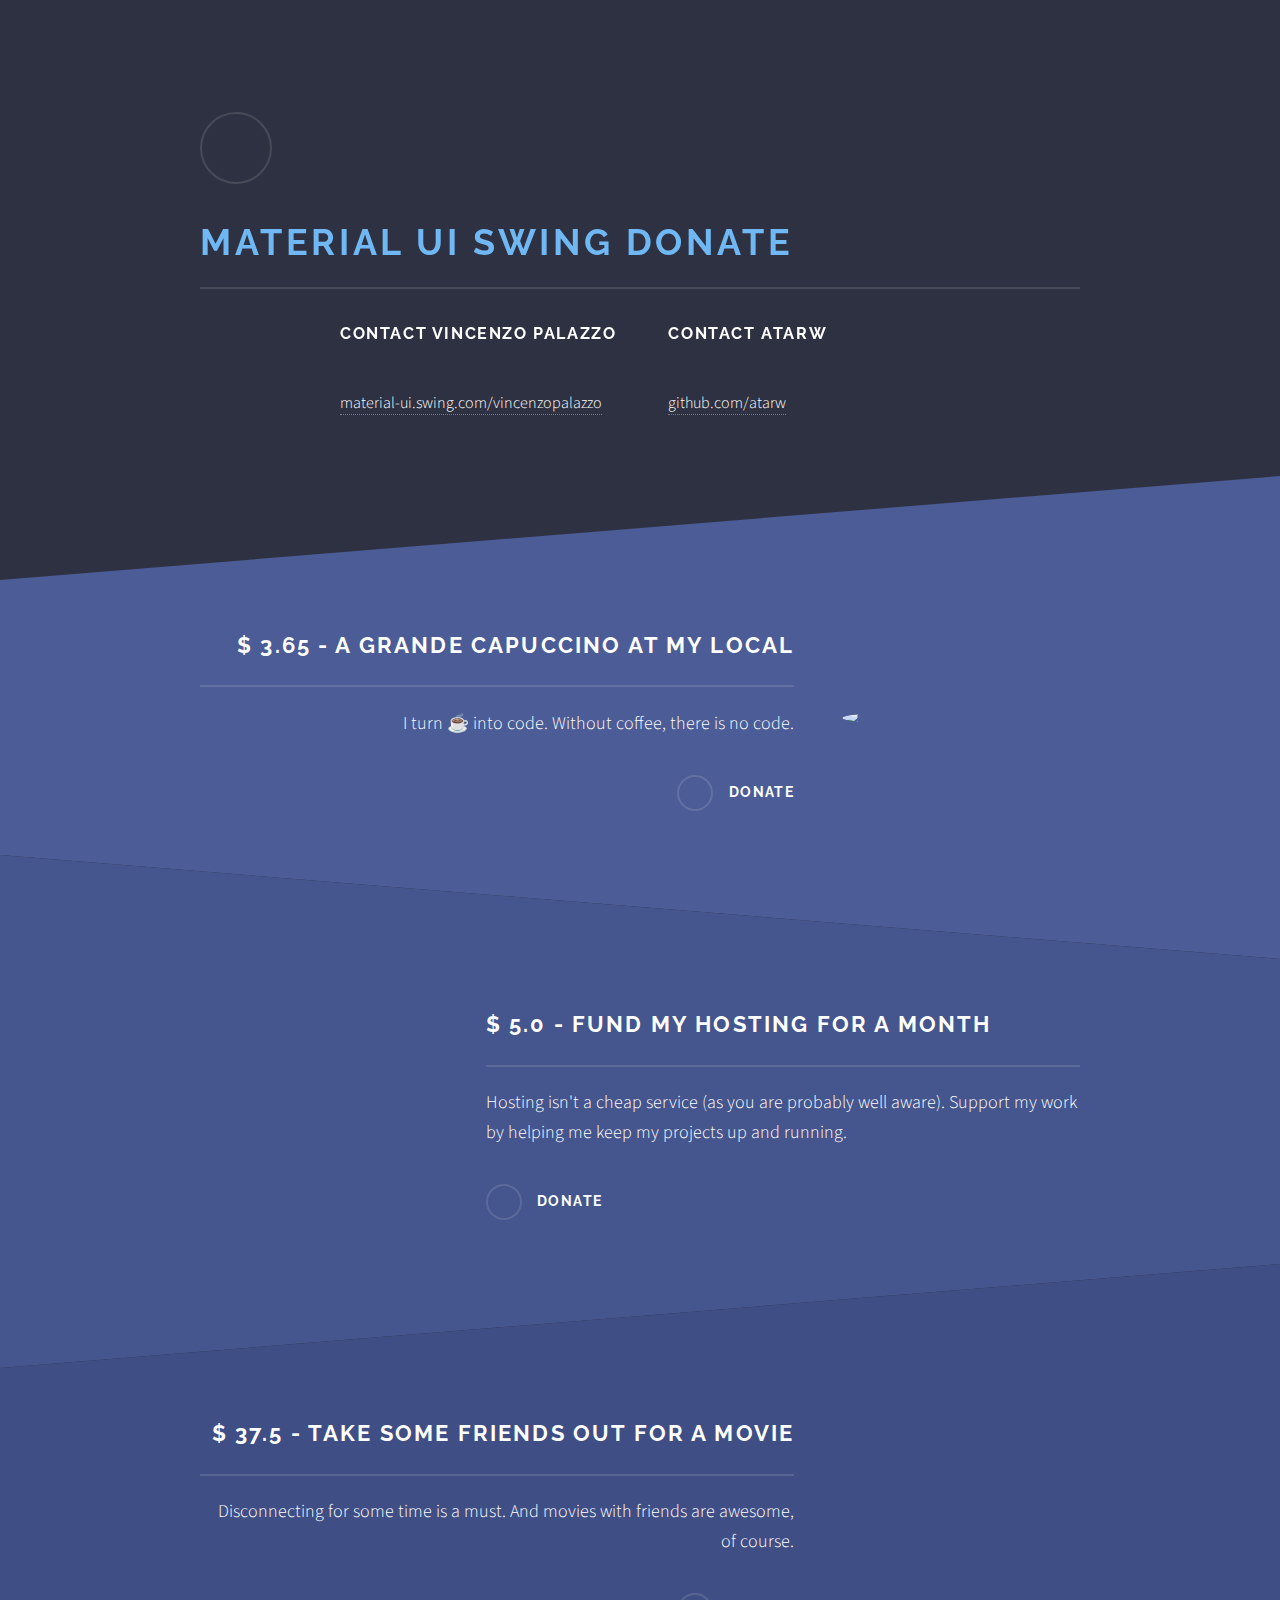
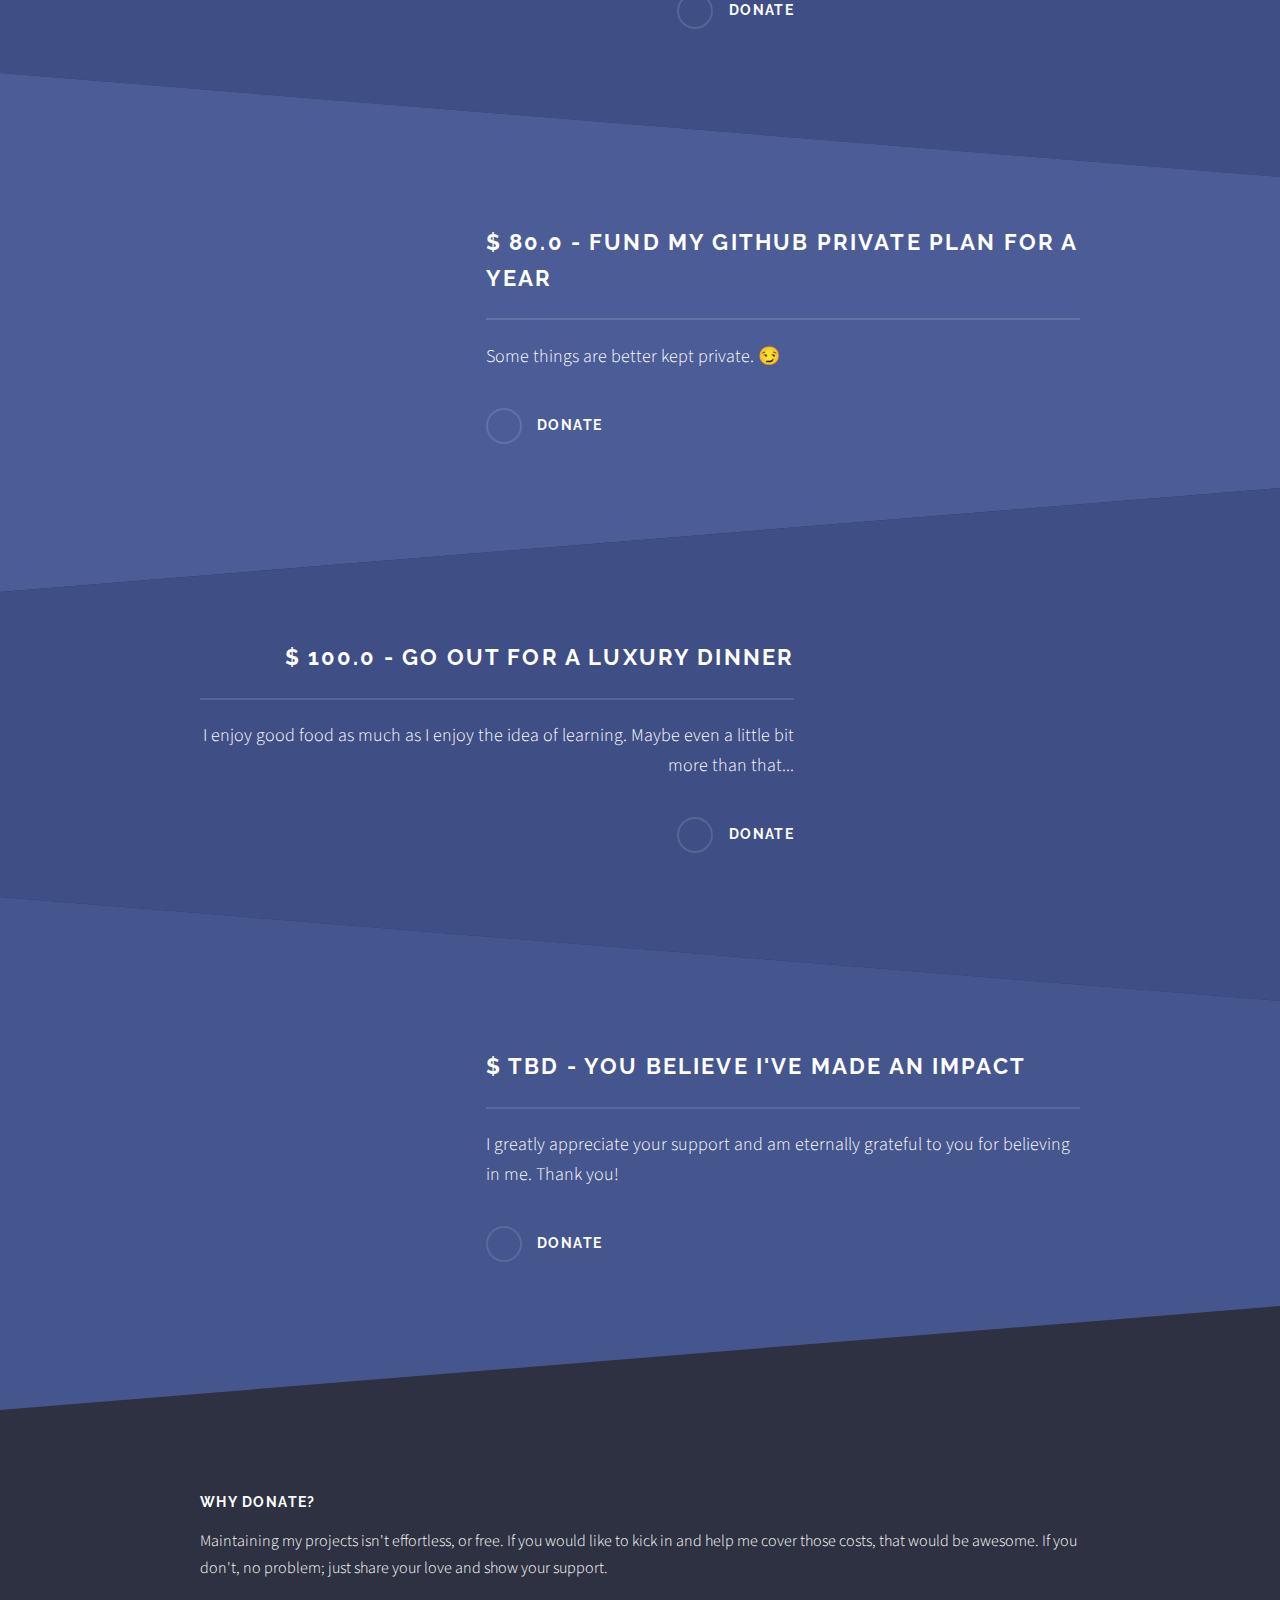
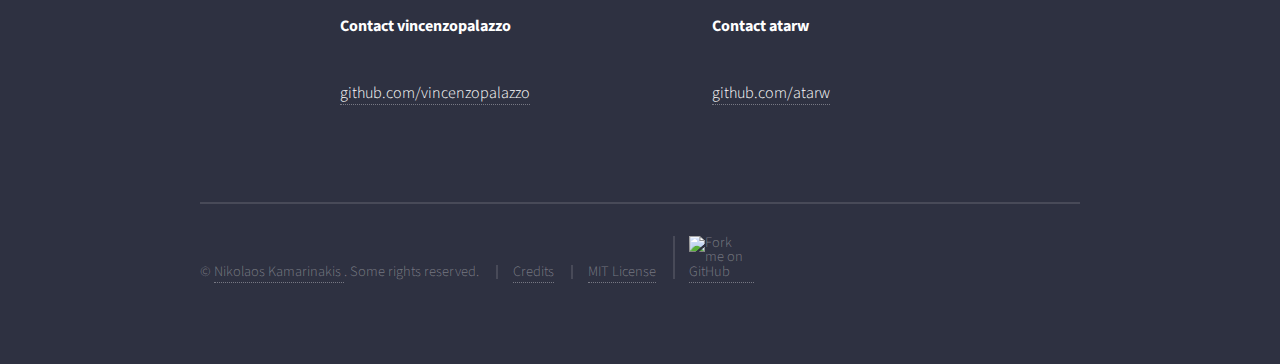
==== index.html @ 86131820 "Init work on adding site of the donations for material-ui-swing" ====
<!DOCTYPE HTML>
<html>
  <head>
    <title>Show your love & support.</title>

    <meta charset="utf-8" />
    <meta name="viewport" content="width=device-width, initial-scale=1" />
    <!--[if lte IE 8]><script src="assets/js/ie/html5shiv.js"></script><![endif]-->
    <link rel="stylesheet" href="assets/css/main.css" />
    <!--[if lte IE 9]><link rel="stylesheet" href="assets/css/ie9.css" /><![endif]-->
    <!--[if lte IE 8]><link rel="stylesheet" href="assets/css/ie8.css" /><![endif]-->
    <link rel="shortcut icon" type="image/x-icon" href="images/favicon.png">

    <style>
    .content {
      font-size: 18px;
    }
    </style>

    <!-- Google Analytics -->
    <script async src="https://www.googletagmanager.com/gtag/js?id=UA-107067256-1"></script>
    <script>
      window.dataLayer = window.dataLayer || [];
      function gtag(){dataLayer.push(arguments)};
      gtag('js', new Date());

      gtag('config', 'UA-107067256-1');
    </script>

  </head>
  <body>

    <!-- Page Wrapper -->
      <div id="page-wrapper">

        <!-- Header -->
          <header id="header" class="alt">
            <!-- TODO: link donate to paypal any amount -->
            <h1 style="text-align: center;">Material UI Swing Donate.</h1>
          </header>

        <!-- Banner -->
          <section id="banner">
            <div class="inner">
              <div class="logo"><span class="icon fa-heart"></span></div>
              <h2 style="color: rgb(111, 184, 244);">Material UI Swing Donate</h2>
              <div class="differences-contact">
                <ul class="contact">
                  <li><p class="contact_dev">Contact Vincenzo Palazzo</p></li>
                 <li class="fa-github"><a href="page/vincenzopalazzo/html5up-identity/index.html">material-ui.swing.com/vincenzopalazzo</a></li>
                </ul>
                <ul class="contact">
                   <li><p class="contact_dev">Contact Atarw</p></li>
                  <!-- <li class="fa-twitter"><a href="#">twitter.com/untitled-tld</a></li> -->
                  <!-- <li class="fa-instagram"><a href="#">instagram.com/new_vincenzo.palazzo</a></li> -->
                  <li class="fa-github"><a href="https://github.com/atarw">github.com/atarw</a></li>
                  <!--<li class="fa-gitlab"><a href="https://github.com/vincenzopalazzo">gitlab.com/palazzovincenzo</a></li> -->
                </ul>
              </div>
              <!--
              <p>
                Want to show your love & support? Donate via
                <a href="https://www.paypal.me/k4m4"><strong>PayPal</strong></a> or
                <a href="bitcoin:13yNEtgGjkit7p2JciKz8vH7U2yHbDo8yh"><strong>Bitcoin</strong></a>.
              </p><br />
            -->
            </div>
          </section>

        <!-- Wrapper -->
          <section id="wrapper">

            <!-- One -->
              <section id="one" class="wrapper spotlight style1">
                <div class="inner">
                  <a class="image"><img src="images/starbucks.png" /></a>
                  <div class="content">
                    <h2 class="major">$ 3.65 - A grande capuccino at my local</h2>
                    <p>I turn ☕️ into code. Without coffee, there is no code.</p>
                    <a href="https://paypal.me/" class="special">Donate</a>
                  </div>
                </div>
              </section>

            <!-- Two -->
              <section id="two" class="wrapper alt spotlight style2">
                <div class="inner">
                  <a class="image"><img src="images/digitalocean.png" alt="" /></a>
                  <div class="content">
                    <h2 class="major">$ 5.0 - Fund my hosting for a month</h2>
                    <p>Hosting isn't a cheap service (as you are probably well aware). Support my work by helping me keep my projects up and running.</p>
                    <a href="https://paypal.me/" class="special">Donate</a>
                  </div>
                </div>
              </section>

            <!-- Three -->
              <section id="three" class="wrapper spotlight style3">
                <div class="inner">
                  <a class="image"><img src="images/film2.png" alt="" /></a>
                  <div class="content">
                    <h2 class="major">$ 37.5 - Take some friends out for a movie</h2>
                    <p>Disconnecting for some time is a must. And movies with friends are awesome, of course.</p>
                    <a href="https://paypal.me/" class="special">Donate</a>
                  </div>
                </div>
              </section>

            <!-- Four -->
            <!-- WHY DONATE
              <section id="four" class="wrapper alt style1">
                <div class="inner">
                  <h3>Why donate?</h3>
                  <p style="text-transform:none;">
                    Ok, so donations. Many people love this service and to my surprise, many have actually asked to donate. In allgoodconscience, I can't on the one hand write about how awesome and cost effective Azure is then on the other hand askfordonations to fund it. It's cheap — I've got it covered.
                  </p>
                  <p style="text-transform:none;">
                    Let me instead talk about the sacrifices required to make a service like this work. It can be enormously time consumingandthat's the real cost here. Plus there are a few services I pay for out of my own pocket to make the magic happen. If you wantto kick in to help me cover those costs, that would be awesome. And no problem if you don't want to either; justshare thelove and help others make use of the service.
                  </p>
                </div>
              </section>
            -->

              <!-- Four -->
              <section id="four" class="wrapper alt spotlight style1">
                <div class="inner">
                  <a class="image"><img src="images/github.png" alt="" /></a>
                  <div class="content">
                    <h2 class="major">$ 80.0 - Fund my GitHub private plan for a year</h2>
                    <p>Some things are better kept private. 😏</p>
                    <a href="https://paypal.me/" class="special">Donate</a>
                  </div>
                </div>
              </section>

              <section id="three" class="wrapper spotlight style3">
                <div class="inner">
                  <a class="image"><img src="images/dinner3.png" alt="" /></a>
                  <div class="content">
                    <h2 class="major">$ 100.0 - Go out for a luxury dinner</h2>
                    <p>I enjoy good food as much as I enjoy the idea of learning. Maybe even a little bit more than that...</p>
                    <a href="https://paypal.me/" class="special">Donate</a>
                  </div>
                </div>
              </section>

              <section id="two" class="wrapper alt spotlight style2">
                <div class="inner">
                  <a class="image"><img src="images/heart3.png" alt="" /></a>
                  <div class="content">
                    <h2 class="major">$ TBD - You believe I've made an impact</h2>
                    <p>I greatly appreciate your support and am eternally grateful to you for believing in me. Thank you!</p>
                    <a href="https://paypal.me/" class="special">Donate</a>
                  </div>
                </div>
              </section>

          </section>

        <!-- Footer -->
          <section id="footer">
            <div class="inner">
              <h3>Why donate?</h3>
              <p style="text-transform:none;">
                Maintaining my projects isn't effortless, or free. If you would like to kick in and help me cover those costs, that would be awesome. If you don't, no problem; just share your love and show your support.
              </p>
              <!-- <p style="text-transform:none;">
                Let me instead talk about the sacrifices required to make a service like this work. It can be enormously time consumingandthat's the real cost here. Plus there are a few services I pay for out of my own pocket to make the magic happen. If you wantto kick in to help me cover those costs, that would be awesome. And no problem if you don't want to either; justshare thelove and help others make use of the service.
              </p> -->
              <div class="differences-contact">
                <ul class="contact">
                  <li><p class="contact_dev">Contact vincenzopalazzo</p></li>
                  <!-- <li class="fa-twitter"><a href="#">twitter.com/untitled-tld</a></li> -->
                  <!-- <li class="fa-instagram"><a href="#">instagram.com/new_vincenzo.palazzo</a></li> -->
                  <li class="fa-github"><a href="https://github.com/vincenzopalazzo">github.com/vincenzopalazzo</a></li>
                  <!--<li class="fa-gitlab"><a href="https://github.com/vincenzopalazzo">gitlab.com/palazzovincenzo</a></li> -->
                </ul>
                </ul>
                <ul class="contact">
                   <li><p class="contact_dev">Contact atarw</p></li>
                  <!-- <li class="fa-twitter"><a href="#">twitter.com/untitled-tld</a></li> -->
                  <!-- <li class="fa-instagram"><a href="#">instagram.com/new_vincenzo.palazzo</a></li> -->
                  <li class="fa-github"><a href="https://github.com/atarw">github.com/atarw</a></li>
                  <!--<li class="fa-gitlab"><a href="https://github.com/vincenzopalazzo">gitlab.com/palazzovincenzo</a></li> -->
                </ul>
              </div>

              <ul class="copyright">
                <li>&copy; <a href='https://nikolaskama.me/'>Nikolaos Kamarinakis </a>. Some rights reserved.</li><!--<li>Design: <a href="http://html5up.net">HTML5 UP</a>-->
                <li><a href="https://github.com/k4m4/donations/blob/master/credits.md">Credits</a></li>
                <li><a href="https://github.com/k4m4/donations/blob/master/license.md">MIT License</a></li>
                <li><a href="https://github.com/k4m4/donations/fork"><img style="max-width:4.5em;" src="https://img.shields.io/github/forks/k4m4/donations.svg?style=social&label=Fork" alt="Fork me on GitHub"></a></li>
              </ul>
            </div>
          </section>

      </div>

    <!-- Scripts -->
      <script src="assets/js/skel.min.js"></script>
      <script src="assets/js/jquery.min.js"></script>
      <script src="assets/js/jquery.scrollex.min.js"></script>
      <script src="assets/js/util.js"></script>
      <script src="assets/js/main.js"></script>
  </body>
</html>
---- assets/css/main.css ----
@import url("materialui.css");
@import url(font-awesome.min.css);
@import url("https://fonts.googleapis.com/css?family=Raleway:200,700|Source+Sans+Pro:300,600,300italic,600italic");

/*
	Solid State by HTML5 UP
	html5up.net | @ajlkn
	Free for personal and commercial use under the CCA 3.0 license (html5up.net/license)
*/

/* Reset */

	html, body, div, span, applet, object, iframe, h1, h2, h3, h4, h5, h6, p, blockquote, pre, a, abbr, acronym, address, big, cite, code, del, dfn, em, img, ins, kbd, q, s, samp, small, strike, strong, sub, sup, tt, var, b, u, i, center, dl, dt, dd, ol, ul, li, fieldset, form, label, legend, table, caption, tbody, tfoot, thead, tr, th, td, article, aside, canvas, details, embed, figure, figcaption, footer, header, hgroup, menu, nav, output, ruby, section, summary, time, mark, audio, video {
		margin: 0;
		padding: 0;
		border: 0;
		font-size: 100%;
		font: inherit;
		vertical-align: baseline;
	}

	article, aside, details, figcaption, figure, footer, header, hgroup, menu, nav, section {
		display: block;
	}

	body {
		line-height: 1;
	}

	ol, ul {
		list-style: none;
	}

	blockquote, q {
		quotes: none;
	}

	blockquote:before, blockquote:after, q:before, q:after {
		content: '';
		content: none;
	}

	table {
		border-collapse: collapse;
		border-spacing: 0;
	}

	body {
		-webkit-text-size-adjust: none;
	}

/* Box Model */

	*, *:before, *:after {
		-moz-box-sizing: border-box;
		-webkit-box-sizing: border-box;
		box-sizing: border-box;
	}

/* Grid */

	.row {
		border-bottom: solid 1px transparent;
		-moz-box-sizing: border-box;
		-webkit-box-sizing: border-box;
		box-sizing: border-box;
	}

	.row > * {
		float: left;
		-moz-box-sizing: border-box;
		-webkit-box-sizing: border-box;
		box-sizing: border-box;
	}

	.row:after, .row:before {
		content: '';
		display: block;
		clear: both;
		height: 0;
	}

	.row.uniform > * > :first-child {
		margin-top: 0;
	}

	.row.uniform > * > :last-child {
		margin-bottom: 0;
	}

	.row.\30 \25 > * {
		padding: 0 0 0 0em;
	}

	.row.\30 \25 {
		margin: 0 0 -1px 0em;
	}

	.row.uniform.\30 \25 > * {
		padding: 0em 0 0 0em;
	}

	.row.uniform.\30 \25 {
		margin: 0em 0 -1px 0em;
	}

	.row > * {
		padding: 0 0 0 1.75em;
	}

	.row {
		margin: 0 0 -1px -1.75em;
	}

	.row.uniform > * {
		padding: 1.75em 0 0 1.75em;
	}

	.row.uniform {
		margin: -1.75em 0 -1px -1.75em;
	}

	.row.\32 00\25 > * {
		padding: 0 0 0 3.5em;
	}

	.row.\32 00\25 {
		margin: 0 0 -1px -3.5em;
	}

	.row.uniform.\32 00\25 > * {
		padding: 3.5em 0 0 3.5em;
	}

	.row.uniform.\32 00\25 {
		margin: -3.5em 0 -1px -3.5em;
	}

	.row.\31 50\25 > * {
		padding: 0 0 0 2.625em;
	}

	.row.\31 50\25 {
		margin: 0 0 -1px -2.625em;
	}

	.row.uniform.\31 50\25 > * {
		padding: 2.625em 0 0 2.625em;
	}

	.row.uniform.\31 50\25 {
		margin: -2.625em 0 -1px -2.625em;
	}

	.row.\35 0\25 > * {
		padding: 0 0 0 0.875em;
	}

	.row.\35 0\25 {
		margin: 0 0 -1px -0.875em;
	}

	.row.uniform.\35 0\25 > * {
		padding: 0.875em 0 0 0.875em;
	}

	.row.uniform.\35 0\25 {
		margin: -0.875em 0 -1px -0.875em;
	}

	.row.\32 5\25 > * {
		padding: 0 0 0 0.4375em;
	}

	.row.\32 5\25 {
		margin: 0 0 -1px -0.4375em;
	}

	.row.uniform.\32 5\25 > * {
		padding: 0.4375em 0 0 0.4375em;
	}

	.row.uniform.\32 5\25 {
		margin: -0.4375em 0 -1px -0.4375em;
	}

	.\31 2u, .\31 2u\24 {
		width: 100%;
		clear: none;
		margin-left: 0;
	}

	.\31 1u, .\31 1u\24 {
		width: 91.6666666667%;
		clear: none;
		margin-left: 0;
	}

	.\31 0u, .\31 0u\24 {
		width: 83.3333333333%;
		clear: none;
		margin-left: 0;
	}

	.\39 u, .\39 u\24 {
		width: 75%;
		clear: none;
		margin-left: 0;
	}

	.\38 u, .\38 u\24 {
		width: 66.6666666667%;
		clear: none;
		margin-left: 0;
	}

	.\37 u, .\37 u\24 {
		width: 58.3333333333%;
		clear: none;
		margin-left: 0;
	}

	.\36 u, .\36 u\24 {
		width: 50%;
		clear: none;
		margin-left: 0;
	}

	.\35 u, .\35 u\24 {
		width: 41.6666666667%;
		clear: none;
		margin-left: 0;
	}

	.\34 u, .\34 u\24 {
		width: 33.3333333333%;
		clear: none;
		margin-left: 0;
	}

	.\33 u, .\33 u\24 {
		width: 25%;
		clear: none;
		margin-left: 0;
	}

	.\32 u, .\32 u\24 {
		width: 16.6666666667%;
		clear: none;
		margin-left: 0;
	}

	.\31 u, .\31 u\24 {
		width: 8.3333333333%;
		clear: none;
		margin-left: 0;
	}

	.\31 2u\24 + *,
	.\31 1u\24 + *,
	.\31 0u\24 + *,
	.\39 u\24 + *,
	.\38 u\24 + *,
	.\37 u\24 + *,
	.\36 u\24 + *,
	.\35 u\24 + *,
	.\34 u\24 + *,
	.\33 u\24 + *,
	.\32 u\24 + *,
	.\31 u\24 + * {
		clear: left;
	}

	.\-11u {
		margin-left: 91.66667%;
	}

	.\-10u {
		margin-left: 83.33333%;
	}

	.\-9u {
		margin-left: 75%;
	}

	.\-8u {
		margin-left: 66.66667%;
	}

	.\-7u {
		margin-left: 58.33333%;
	}

	.\-6u {
		margin-left: 50%;
	}

	.\-5u {
		margin-left: 41.66667%;
	}

	.\-4u {
		margin-left: 33.33333%;
	}

	.\-3u {
		margin-left: 25%;
	}

	.\-2u {
		margin-left: 16.66667%;
	}

	.\-1u {
		margin-left: 8.33333%;
	}

	@media screen and (max-width: 1680px) {

		.row > * {
			padding: 0 0 0 1.75em;
		}

		.row {
			margin: 0 0 -1px -1.75em;
		}

		.row.uniform > * {
			padding: 1.75em 0 0 1.75em;
		}

		.row.uniform {
			margin: -1.75em 0 -1px -1.75em;
		}

		.row.\32 00\25 > * {
			padding: 0 0 0 3.5em;
		}

		.row.\32 00\25 {
			margin: 0 0 -1px -3.5em;
		}

		.row.uniform.\32 00\25 > * {
			padding: 3.5em 0 0 3.5em;
		}

		.row.uniform.\32 00\25 {
			margin: -3.5em 0 -1px -3.5em;
		}

		.row.\31 50\25 > * {
			padding: 0 0 0 2.625em;
		}

		.row.\31 50\25 {
			margin: 0 0 -1px -2.625em;
		}

		.row.uniform.\31 50\25 > * {
			padding: 2.625em 0 0 2.625em;
		}

		.row.uniform.\31 50\25 {
			margin: -2.625em 0 -1px -2.625em;
		}

		.row.\35 0\25 > * {
			padding: 0 0 0 0.875em;
		}

		.row.\35 0\25 {
			margin: 0 0 -1px -0.875em;
		}

		.row.uniform.\35 0\25 > * {
			padding: 0.875em 0 0 0.875em;
		}

		.row.uniform.\35 0\25 {
			margin: -0.875em 0 -1px -0.875em;
		}

		.row.\32 5\25 > * {
			padding: 0 0 0 0.4375em;
		}

		.row.\32 5\25 {
			margin: 0 0 -1px -0.4375em;
		}

		.row.uniform.\32 5\25 > * {
			padding: 0.4375em 0 0 0.4375em;
		}

		.row.uniform.\32 5\25 {
			margin: -0.4375em 0 -1px -0.4375em;
		}

		.\31 2u\28xlarge\29, .\31 2u\24\28xlarge\29 {
			width: 100%;
			clear: none;
			margin-left: 0;
		}

		.\31 1u\28xlarge\29, .\31 1u\24\28xlarge\29 {
			width: 91.6666666667%;
			clear: none;
			margin-left: 0;
		}

		.\31 0u\28xlarge\29, .\31 0u\24\28xlarge\29 {
			width: 83.3333333333%;
			clear: none;
			margin-left: 0;
		}

		.\39 u\28xlarge\29, .\39 u\24\28xlarge\29 {
			width: 75%;
			clear: none;
			margin-left: 0;
		}

		.\38 u\28xlarge\29, .\38 u\24\28xlarge\29 {
			width: 66.6666666667%;
			clear: none;
			margin-left: 0;
		}

		.\37 u\28xlarge\29, .\37 u\24\28xlarge\29 {
			width: 58.3333333333%;
			clear: none;
			margin-left: 0;
		}

		.\36 u\28xlarge\29, .\36 u\24\28xlarge\29 {
			width: 50%;
			clear: none;
			margin-left: 0;
		}

		.\35 u\28xlarge\29, .\35 u\24\28xlarge\29 {
			width: 41.6666666667%;
			clear: none;
			margin-left: 0;
		}

		.\34 u\28xlarge\29, .\34 u\24\28xlarge\29 {
			width: 33.3333333333%;
			clear: none;
			margin-left: 0;
		}

		.\33 u\28xlarge\29, .\33 u\24\28xlarge\29 {
			width: 25%;
			clear: none;
			margin-left: 0;
		}

		.\32 u\28xlarge\29, .\32 u\24\28xlarge\29 {
			width: 16.6666666667%;
			clear: none;
			margin-left: 0;
		}

		.\31 u\28xlarge\29, .\31 u\24\28xlarge\29 {
			width: 8.3333333333%;
			clear: none;
			margin-left: 0;
		}

		.\31 2u\24\28xlarge\29 + *,
		.\31 1u\24\28xlarge\29 + *,
		.\31 0u\24\28xlarge\29 + *,
		.\39 u\24\28xlarge\29 + *,
		.\38 u\24\28xlarge\29 + *,
		.\37 u\24\28xlarge\29 + *,
		.\36 u\24\28xlarge\29 + *,
		.\35 u\24\28xlarge\29 + *,
		.\34 u\24\28xlarge\29 + *,
		.\33 u\24\28xlarge\29 + *,
		.\32 u\24\28xlarge\29 + *,
		.\31 u\24\28xlarge\29 + * {
			clear: left;
		}

		.\-11u\28xlarge\29 {
			margin-left: 91.66667%;
		}

		.\-10u\28xlarge\29 {
			margin-left: 83.33333%;
		}

		.\-9u\28xlarge\29 {
			margin-left: 75%;
		}

		.\-8u\28xlarge\29 {
			margin-left: 66.66667%;
		}

		.\-7u\28xlarge\29 {
			margin-left: 58.33333%;
		}

		.\-6u\28xlarge\29 {
			margin-left: 50%;
		}

		.\-5u\28xlarge\29 {
			margin-left: 41.66667%;
		}

		.\-4u\28xlarge\29 {
			margin-left: 33.33333%;
		}

		.\-3u\28xlarge\29 {
			margin-left: 25%;
		}

		.\-2u\28xlarge\29 {
			margin-left: 16.66667%;
		}

		.\-1u\28xlarge\29 {
			margin-left: 8.33333%;
		}

	}

	@media screen and (max-width: 1280px) {

		.row > * {
			padding: 0 0 0 1.75em;
		}

		.row {
			margin: 0 0 -1px -1.75em;
		}

		.row.uniform > * {
			padding: 1.75em 0 0 1.75em;
		}

		.row.uniform {
			margin: -1.75em 0 -1px -1.75em;
		}

		.row.\32 00\25 > * {
			padding: 0 0 0 3.5em;
		}

		.row.\32 00\25 {
			margin: 0 0 -1px -3.5em;
		}

		.row.uniform.\32 00\25 > * {
			padding: 3.5em 0 0 3.5em;
		}

		.row.uniform.\32 00\25 {
			margin: -3.5em 0 -1px -3.5em;
		}

		.row.\31 50\25 > * {
			padding: 0 0 0 2.625em;
		}

		.row.\31 50\25 {
			margin: 0 0 -1px -2.625em;
		}

		.row.uniform.\31 50\25 > * {
			padding: 2.625em 0 0 2.625em;
		}

		.row.uniform.\31 50\25 {
			margin: -2.625em 0 -1px -2.625em;
		}

		.row.\35 0\25 > * {
			padding: 0 0 0 0.875em;
		}

		.row.\35 0\25 {
			margin: 0 0 -1px -0.875em;
		}

		.row.uniform.\35 0\25 > * {
			padding: 0.875em 0 0 0.875em;
		}

		.row.uniform.\35 0\25 {
			margin: -0.875em 0 -1px -0.875em;
		}

		.row.\32 5\25 > * {
			padding: 0 0 0 0.4375em;
		}

		.row.\32 5\25 {
			margin: 0 0 -1px -0.4375em;
		}

		.row.uniform.\32 5\25 > * {
			padding: 0.4375em 0 0 0.4375em;
		}

		.row.uniform.\32 5\25 {
			margin: -0.4375em 0 -1px -0.4375em;
		}

		.\31 2u\28large\29, .\31 2u\24\28large\29 {
			width: 100%;
			clear: none;
			margin-left: 0;
		}

		.\31 1u\28large\29, .\31 1u\24\28large\29 {
			width: 91.6666666667%;
			clear: none;
			margin-left: 0;
		}

		.\31 0u\28large\29, .\31 0u\24\28large\29 {
			width: 83.3333333333%;
			clear: none;
			margin-left: 0;
		}

		.\39 u\28large\29, .\39 u\24\28large\29 {
			width: 75%;
			clear: none;
			margin-left: 0;
		}

		.\38 u\28large\29, .\38 u\24\28large\29 {
			width: 66.6666666667%;
			clear: none;
			margin-left: 0;
		}

		.\37 u\28large\29, .\37 u\24\28large\29 {
			width: 58.3333333333%;
			clear: none;
			margin-left: 0;
		}

		.\36 u\28large\29, .\36 u\24\28large\29 {
			width: 50%;
			clear: none;
			margin-left: 0;
		}

		.\35 u\28large\29, .\35 u\24\28large\29 {
			width: 41.6666666667%;
			clear: none;
			margin-left: 0;
		}

		.\34 u\28large\29, .\34 u\24\28large\29 {
			width: 33.3333333333%;
			clear: none;
			margin-left: 0;
		}

		.\33 u\28large\29, .\33 u\24\28large\29 {
			width: 25%;
			clear: none;
			margin-left: 0;
		}

		.\32 u\28large\29, .\32 u\24\28large\29 {
			width: 16.6666666667%;
			clear: none;
			margin-left: 0;
		}

		.\31 u\28large\29, .\31 u\24\28large\29 {
			width: 8.3333333333%;
			clear: none;
			margin-left: 0;
		}

		.\31 2u\24\28large\29 + *,
		.\31 1u\24\28large\29 + *,
		.\31 0u\24\28large\29 + *,
		.\39 u\24\28large\29 + *,
		.\38 u\24\28large\29 + *,
		.\37 u\24\28large\29 + *,
		.\36 u\24\28large\29 + *,
		.\35 u\24\28large\29 + *,
		.\34 u\24\28large\29 + *,
		.\33 u\24\28large\29 + *,
		.\32 u\24\28large\29 + *,
		.\31 u\24\28large\29 + * {
			clear: left;
		}

		.\-11u\28large\29 {
			margin-left: 91.66667%;
		}

		.\-10u\28large\29 {
			margin-left: 83.33333%;
		}

		.\-9u\28large\29 {
			margin-left: 75%;
		}

		.\-8u\28large\29 {
			margin-left: 66.66667%;
		}

		.\-7u\28large\29 {
			margin-left: 58.33333%;
		}

		.\-6u\28large\29 {
			margin-left: 50%;
		}

		.\-5u\28large\29 {
			margin-left: 41.66667%;
		}

		.\-4u\28large\29 {
			margin-left: 33.33333%;
		}

		.\-3u\28large\29 {
			margin-left: 25%;
		}

		.\-2u\28large\29 {
			margin-left: 16.66667%;
		}

		.\-1u\28large\29 {
			margin-left: 8.33333%;
		}

	}

	@media screen and (max-width: 980px) {

		.row > * {
			padding: 0 0 0 1.75em;
		}

		.row {
			margin: 0 0 -1px -1.75em;
		}

		.row.uniform > * {
			padding: 1.75em 0 0 1.75em;
		}

		.row.uniform {
			margin: -1.75em 0 -1px -1.75em;
		}

		.row.\32 00\25 > * {
			padding: 0 0 0 3.5em;
		}

		.row.\32 00\25 {
			margin: 0 0 -1px -3.5em;
		}

		.row.uniform.\32 00\25 > * {
			padding: 3.5em 0 0 3.5em;
		}

		.row.uniform.\32 00\25 {
			margin: -3.5em 0 -1px -3.5em;
		}

		.row.\31 50\25 > * {
			padding: 0 0 0 2.625em;
		}

		.row.\31 50\25 {
			margin: 0 0 -1px -2.625em;
		}

		.row.uniform.\31 50\25 > * {
			padding: 2.625em 0 0 2.625em;
		}

		.row.uniform.\31 50\25 {
			margin: -2.625em 0 -1px -2.625em;
		}

		.row.\35 0\25 > * {
			padding: 0 0 0 0.875em;
		}

		.row.\35 0\25 {
			margin: 0 0 -1px -0.875em;
		}

		.row.uniform.\35 0\25 > * {
			padding: 0.875em 0 0 0.875em;
		}

		.row.uniform.\35 0\25 {
			margin: -0.875em 0 -1px -0.875em;
		}

		.row.\32 5\25 > * {
			padding: 0 0 0 0.4375em;
		}

		.row.\32 5\25 {
			margin: 0 0 -1px -0.4375em;
		}

		.row.uniform.\32 5\25 > * {
			padding: 0.4375em 0 0 0.4375em;
		}

		.row.uniform.\32 5\25 {
			margin: -0.4375em 0 -1px -0.4375em;
		}

		.\31 2u\28medium\29, .\31 2u\24\28medium\29 {
			width: 100%;
			clear: none;
			margin-left: 0;
		}

		.\31 1u\28medium\29, .\31 1u\24\28medium\29 {
			width: 91.6666666667%;
			clear: none;
			margin-left: 0;
		}

		.\31 0u\28medium\29, .\31 0u\24\28medium\29 {
			width: 83.3333333333%;
			clear: none;
			margin-left: 0;
		}

		.\39 u\28medium\29, .\39 u\24\28medium\29 {
			width: 75%;
			clear: none;
			margin-left: 0;
		}

		.\38 u\28medium\29, .\38 u\24\28medium\29 {
			width: 66.6666666667%;
			clear: none;
			margin-left: 0;
		}

		.\37 u\28medium\29, .\37 u\24\28medium\29 {
			width: 58.3333333333%;
			clear: none;
			margin-left: 0;
		}

		.\36 u\28medium\29, .\36 u\24\28medium\29 {
			width: 50%;
			clear: none;
			margin-left: 0;
		}

		.\35 u\28medium\29, .\35 u\24\28medium\29 {
			width: 41.6666666667%;
			clear: none;
			margin-left: 0;
		}

		.\34 u\28medium\29, .\34 u\24\28medium\29 {
			width: 33.3333333333%;
			clear: none;
			margin-left: 0;
		}

		.\33 u\28medium\29, .\33 u\24\28medium\29 {
			width: 25%;
			clear: none;
			margin-left: 0;
		}

		.\32 u\28medium\29, .\32 u\24\28medium\29 {
			width: 16.6666666667%;
			clear: none;
			margin-left: 0;
		}

		.\31 u\28medium\29, .\31 u\24\28medium\29 {
			width: 8.3333333333%;
			clear: none;
			margin-left: 0;
		}

		.\31 2u\24\28medium\29 + *,
		.\31 1u\24\28medium\29 + *,
		.\31 0u\24\28medium\29 + *,
		.\39 u\24\28medium\29 + *,
		.\38 u\24\28medium\29 + *,
		.\37 u\24\28medium\29 + *,
		.\36 u\24\28medium\29 + *,
		.\35 u\24\28medium\29 + *,
		.\34 u\24\28medium\29 + *,
		.\33 u\24\28medium\29 + *,
		.\32 u\24\28medium\29 + *,
		.\31 u\24\28medium\29 + * {
			clear: left;
		}

		.\-11u\28medium\29 {
			margin-left: 91.66667%;
		}

		.\-10u\28medium\29 {
			margin-left: 83.33333%;
		}

		.\-9u\28medium\29 {
			margin-left: 75%;
		}

		.\-8u\28medium\29 {
			margin-left: 66.66667%;
		}

		.\-7u\28medium\29 {
			margin-left: 58.33333%;
		}

		.\-6u\28medium\29 {
			margin-left: 50%;
		}

		.\-5u\28medium\29 {
			margin-left: 41.66667%;
		}

		.\-4u\28medium\29 {
			margin-left: 33.33333%;
		}

		.\-3u\28medium\29 {
			margin-left: 25%;
		}

		.\-2u\28medium\29 {
			margin-left: 16.66667%;
		}

		.\-1u\28medium\29 {
			margin-left: 8.33333%;
		}

	}

	@media screen and (max-width: 736px) {

		.row > * {
			padding: 0 0 0 1.25em;
		}

		.row {
			margin: 0 0 -1px -1.25em;
		}

		.row.uniform > * {
			padding: 1.25em 0 0 1.25em;
		}

		.row.uniform {
			margin: -1.25em 0 -1px -1.25em;
		}

		.row.\32 00\25 > * {
			padding: 0 0 0 2.5em;
		}

		.row.\32 00\25 {
			margin: 0 0 -1px -2.5em;
		}

		.row.uniform.\32 00\25 > * {
			padding: 2.5em 0 0 2.5em;
		}

		.row.uniform.\32 00\25 {
			margin: -2.5em 0 -1px -2.5em;
		}

		.row.\31 50\25 > * {
			padding: 0 0 0 1.875em;
		}

		.row.\31 50\25 {
			margin: 0 0 -1px -1.875em;
		}

		.row.uniform.\31 50\25 > * {
			padding: 1.875em 0 0 1.875em;
		}

		.row.uniform.\31 50\25 {
			margin: -1.875em 0 -1px -1.875em;
		}

		.row.\35 0\25 > * {
			padding: 0 0 0 0.625em;
		}

		.row.\35 0\25 {
			margin: 0 0 -1px -0.625em;
		}

		.row.uniform.\35 0\25 > * {
			padding: 0.625em 0 0 0.625em;
		}

		.row.uniform.\35 0\25 {
			margin: -0.625em 0 -1px -0.625em;
		}

		.row.\32 5\25 > * {
			padding: 0 0 0 0.3125em;
		}

		.row.\32 5\25 {
			margin: 0 0 -1px -0.3125em;
		}

		.row.uniform.\32 5\25 > * {
			padding: 0.3125em 0 0 0.3125em;
		}

		.row.uniform.\32 5\25 {
			margin: -0.3125em 0 -1px -0.3125em;
		}

		.\31 2u\28small\29, .\31 2u\24\28small\29 {
			width: 100%;
			clear: none;
			margin-left: 0;
		}

		.\31 1u\28small\29, .\31 1u\24\28small\29 {
			width: 91.6666666667%;
			clear: none;
			margin-left: 0;
		}

		.\31 0u\28small\29, .\31 0u\24\28small\29 {
			width: 83.3333333333%;
			clear: none;
			margin-left: 0;
		}

		.\39 u\28small\29, .\39 u\24\28small\29 {
			width: 75%;
			clear: none;
			margin-left: 0;
		}

		.\38 u\28small\29, .\38 u\24\28small\29 {
			width: 66.6666666667%;
			clear: none;
			margin-left: 0;
		}

		.\37 u\28small\29, .\37 u\24\28small\29 {
			width: 58.3333333333%;
			clear: none;
			margin-left: 0;
		}

		.\36 u\28small\29, .\36 u\24\28small\29 {
			width: 50%;
			clear: none;
			margin-left: 0;
		}

		.\35 u\28small\29, .\35 u\24\28small\29 {
			width: 41.6666666667%;
			clear: none;
			margin-left: 0;
		}

		.\34 u\28small\29, .\34 u\24\28small\29 {
			width: 33.3333333333%;
			clear: none;
			margin-left: 0;
		}

		.\33 u\28small\29, .\33 u\24\28small\29 {
			width: 25%;
			clear: none;
			margin-left: 0;
		}

		.\32 u\28small\29, .\32 u\24\28small\29 {
			width: 16.6666666667%;
			clear: none;
			margin-left: 0;
		}

		.\31 u\28small\29, .\31 u\24\28small\29 {
			width: 8.3333333333%;
			clear: none;
			margin-left: 0;
		}

		.\31 2u\24\28small\29 + *,
		.\31 1u\24\28small\29 + *,
		.\31 0u\24\28small\29 + *,
		.\39 u\24\28small\29 + *,
		.\38 u\24\28small\29 + *,
		.\37 u\24\28small\29 + *,
		.\36 u\24\28small\29 + *,
		.\35 u\24\28small\29 + *,
		.\34 u\24\28small\29 + *,
		.\33 u\24\28small\29 + *,
		.\32 u\24\28small\29 + *,
		.\31 u\24\28small\29 + * {
			clear: left;
		}

		.\-11u\28small\29 {
			margin-left: 91.66667%;
		}

		.\-10u\28small\29 {
			margin-left: 83.33333%;
		}

		.\-9u\28small\29 {
			margin-left: 75%;
		}

		.\-8u\28small\29 {
			margin-left: 66.66667%;
		}

		.\-7u\28small\29 {
			margin-left: 58.33333%;
		}

		.\-6u\28small\29 {
			margin-left: 50%;
		}

		.\-5u\28small\29 {
			margin-left: 41.66667%;
		}

		.\-4u\28small\29 {
			margin-left: 33.33333%;
		}

		.\-3u\28small\29 {
			margin-left: 25%;
		}

		.\-2u\28small\29 {
			margin-left: 16.66667%;
		}

		.\-1u\28small\29 {
			margin-left: 8.33333%;
		}

	}

	@media screen and (max-width: 640px) {

		.row > * {
			padding: 0 0 0 1.25em;
		}

		.row {
			margin: 0 0 -1px -1.25em;
		}

		.row.uniform > * {
			padding: 1.25em 0 0 1.25em;
		}

		.row.uniform {
			margin: -1.25em 0 -1px -1.25em;
		}

		.row.\32 00\25 > * {
			padding: 0 0 0 2.5em;
		}

		.row.\32 00\25 {
			margin: 0 0 -1px -2.5em;
		}

		.row.uniform.\32 00\25 > * {
			padding: 2.5em 0 0 2.5em;
		}

		.row.uniform.\32 00\25 {
			margin: -2.5em 0 -1px -2.5em;
		}

		.row.\31 50\25 > * {
			padding: 0 0 0 1.875em;
		}

		.row.\31 50\25 {
			margin: 0 0 -1px -1.875em;
		}

		.row.uniform.\31 50\25 > * {
			padding: 1.875em 0 0 1.875em;
		}

		.row.uniform.\31 50\25 {
			margin: -1.875em 0 -1px -1.875em;
		}

		.row.\35 0\25 > * {
			padding: 0 0 0 0.625em;
		}

		.row.\35 0\25 {
			margin: 0 0 -1px -0.625em;
		}

		.row.uniform.\35 0\25 > * {
			padding: 0.625em 0 0 0.625em;
		}

		.row.uniform.\35 0\25 {
			margin: -0.625em 0 -1px -0.625em;
		}

		.row.\32 5\25 > * {
			padding: 0 0 0 0.3125em;
		}

		.row.\32 5\25 {
			margin: 0 0 -1px -0.3125em;
		}

		.row.uniform.\32 5\25 > * {
			padding: 0.3125em 0 0 0.3125em;
		}

		.row.uniform.\32 5\25 {
			margin: -0.3125em 0 -1px -0.3125em;
		}

		.\31 2u\28xsmall\29, .\31 2u\24\28xsmall\29 {
			width: 100%;
			clear: none;
			margin-left: 0;
		}

		.\31 1u\28xsmall\29, .\31 1u\24\28xsmall\29 {
			width: 91.6666666667%;
			clear: none;
			margin-left: 0;
		}

		.\31 0u\28xsmall\29, .\31 0u\24\28xsmall\29 {
			width: 83.3333333333%;
			clear: none;
			margin-left: 0;
		}

		.\39 u\28xsmall\29, .\39 u\24\28xsmall\29 {
			width: 75%;
			clear: none;
			margin-left: 0;
		}

		.\38 u\28xsmall\29, .\38 u\24\28xsmall\29 {
			width: 66.6666666667%;
			clear: none;
			margin-left: 0;
		}

		.\37 u\28xsmall\29, .\37 u\24\28xsmall\29 {
			width: 58.3333333333%;
			clear: none;
			margin-left: 0;
		}

		.\36 u\28xsmall\29, .\36 u\24\28xsmall\29 {
			width: 50%;
			clear: none;
			margin-left: 0;
		}

		.\35 u\28xsmall\29, .\35 u\24\28xsmall\29 {
			width: 41.6666666667%;
			clear: none;
			margin-left: 0;
		}

		.\34 u\28xsmall\29, .\34 u\24\28xsmall\29 {
			width: 33.3333333333%;
			clear: none;
			margin-left: 0;
		}

		.\33 u\28xsmall\29, .\33 u\24\28xsmall\29 {
			width: 25%;
			clear: none;
			margin-left: 0;
		}

		.\32 u\28xsmall\29, .\32 u\24\28xsmall\29 {
			width: 16.6666666667%;
			clear: none;
			margin-left: 0;
		}

		.\31 u\28xsmall\29, .\31 u\24\28xsmall\29 {
			width: 8.3333333333%;
			clear: none;
			margin-left: 0;
		}

		.\31 2u\24\28xsmall\29 + *,
		.\31 1u\24\28xsmall\29 + *,
		.\31 0u\24\28xsmall\29 + *,
		.\39 u\24\28xsmall\29 + *,
		.\38 u\24\28xsmall\29 + *,
		.\37 u\24\28xsmall\29 + *,
		.\36 u\24\28xsmall\29 + *,
		.\35 u\24\28xsmall\29 + *,
		.\34 u\24\28xsmall\29 + *,
		.\33 u\24\28xsmall\29 + *,
		.\32 u\24\28xsmall\29 + *,
		.\31 u\24\28xsmall\29 + * {
			clear: left;
		}

		.\-11u\28xsmall\29 {
			margin-left: 91.66667%;
		}

		.\-10u\28xsmall\29 {
			margin-left: 83.33333%;
		}

		.\-9u\28xsmall\29 {
			margin-left: 75%;
		}

		.\-8u\28xsmall\29 {
			margin-left: 66.66667%;
		}

		.\-7u\28xsmall\29 {
			margin-left: 58.33333%;
		}

		.\-6u\28xsmall\29 {
			margin-left: 50%;
		}

		.\-5u\28xsmall\29 {
			margin-left: 41.66667%;
		}

		.\-4u\28xsmall\29 {
			margin-left: 33.33333%;
		}

		.\-3u\28xsmall\29 {
			margin-left: 25%;
		}

		.\-2u\28xsmall\29 {
			margin-left: 16.66667%;
		}

		.\-1u\28xsmall\29 {
			margin-left: 8.33333%;
		}

	}

	@media screen and (max-width: 360px) {

		.row > * {
			padding: 0 0 0 1.25em;
		}

		.row {
			margin: 0 0 -1px -1.25em;
		}

		.row.uniform > * {
			padding: 1.25em 0 0 1.25em;
		}

		.row.uniform {
			margin: -1.25em 0 -1px -1.25em;
		}

		.row.\32 00\25 > * {
			padding: 0 0 0 2.5em;
		}

		.row.\32 00\25 {
			margin: 0 0 -1px -2.5em;
		}

		.row.uniform.\32 00\25 > * {
			padding: 2.5em 0 0 2.5em;
		}

		.row.uniform.\32 00\25 {
			margin: -2.5em 0 -1px -2.5em;
		}

		.row.\31 50\25 > * {
			padding: 0 0 0 1.875em;
		}

		.row.\31 50\25 {
			margin: 0 0 -1px -1.875em;
		}

		.row.uniform.\31 50\25 > * {
			padding: 1.875em 0 0 1.875em;
		}

		.row.uniform.\31 50\25 {
			margin: -1.875em 0 -1px -1.875em;
		}

		.row.\35 0\25 > * {
			padding: 0 0 0 0.625em;
		}

		.row.\35 0\25 {
			margin: 0 0 -1px -0.625em;
		}

		.row.uniform.\35 0\25 > * {
			padding: 0.625em 0 0 0.625em;
		}

		.row.uniform.\35 0\25 {
			margin: -0.625em 0 -1px -0.625em;
		}

		.row.\32 5\25 > * {
			padding: 0 0 0 0.3125em;
		}

		.row.\32 5\25 {
			margin: 0 0 -1px -0.3125em;
		}

		.row.uniform.\32 5\25 > * {
			padding: 0.3125em 0 0 0.3125em;
		}

		.row.uniform.\32 5\25 {
			margin: -0.3125em 0 -1px -0.3125em;
		}

		.\31 2u\28xxsmall\29, .\31 2u\24\28xxsmall\29 {
			width: 100%;
			clear: none;
			margin-left: 0;
		}

		.\31 1u\28xxsmall\29, .\31 1u\24\28xxsmall\29 {
			width: 91.6666666667%;
			clear: none;
			margin-left: 0;
		}

		.\31 0u\28xxsmall\29, .\31 0u\24\28xxsmall\29 {
			width: 83.3333333333%;
			clear: none;
			margin-left: 0;
		}

		.\39 u\28xxsmall\29, .\39 u\24\28xxsmall\29 {
			width: 75%;
			clear: none;
			margin-left: 0;
		}

		.\38 u\28xxsmall\29, .\38 u\24\28xxsmall\29 {
			width: 66.6666666667%;
			clear: none;
			margin-left: 0;
		}

		.\37 u\28xxsmall\29, .\37 u\24\28xxsmall\29 {
			width: 58.3333333333%;
			clear: none;
			margin-left: 0;
		}

		.\36 u\28xxsmall\29, .\36 u\24\28xxsmall\29 {
			width: 50%;
			clear: none;
			margin-left: 0;
		}

		.\35 u\28xxsmall\29, .\35 u\24\28xxsmall\29 {
			width: 41.6666666667%;
			clear: none;
			margin-left: 0;
		}

		.\34 u\28xxsmall\29, .\34 u\24\28xxsmall\29 {
			width: 33.3333333333%;
			clear: none;
			margin-left: 0;
		}

		.\33 u\28xxsmall\29, .\33 u\24\28xxsmall\29 {
			width: 25%;
			clear: none;
			margin-left: 0;
		}

		.\32 u\28xxsmall\29, .\32 u\24\28xxsmall\29 {
			width: 16.6666666667%;
			clear: none;
			margin-left: 0;
		}

		.\31 u\28xxsmall\29, .\31 u\24\28xxsmall\29 {
			width: 8.3333333333%;
			clear: none;
			margin-left: 0;
		}

		.\31 2u\24\28xxsmall\29 + *,
		.\31 1u\24\28xxsmall\29 + *,
		.\31 0u\24\28xxsmall\29 + *,
		.\39 u\24\28xxsmall\29 + *,
		.\38 u\24\28xxsmall\29 + *,
		.\37 u\24\28xxsmall\29 + *,
		.\36 u\24\28xxsmall\29 + *,
		.\35 u\24\28xxsmall\29 + *,
		.\34 u\24\28xxsmall\29 + *,
		.\33 u\24\28xxsmall\29 + *,
		.\32 u\24\28xxsmall\29 + *,
		.\31 u\24\28xxsmall\29 + * {
			clear: left;
		}

		.\-11u\28xxsmall\29 {
			margin-left: 91.66667%;
		}

		.\-10u\28xxsmall\29 {
			margin-left: 83.33333%;
		}

		.\-9u\28xxsmall\29 {
			margin-left: 75%;
		}

		.\-8u\28xxsmall\29 {
			margin-left: 66.66667%;
		}

		.\-7u\28xxsmall\29 {
			margin-left: 58.33333%;
		}

		.\-6u\28xxsmall\29 {
			margin-left: 50%;
		}

		.\-5u\28xxsmall\29 {
			margin-left: 41.66667%;
		}

		.\-4u\28xxsmall\29 {
			margin-left: 33.33333%;
		}

		.\-3u\28xxsmall\29 {
			margin-left: 25%;
		}

		.\-2u\28xxsmall\29 {
			margin-left: 16.66667%;
		}

		.\-1u\28xxsmall\29 {
			margin-left: 8.33333%;
		}

	}

/* Basic */

	@-ms-viewport {
		width: device-width;
	}

	body {
		-ms-overflow-style: scrollbar;
	}

	@media screen and (max-width: 640px) {

		html, body {
			min-width: 320px;
		}

	}

	body {
		background-color: #2e3141;
		background-image: linear-gradient(to top, rgba(46, 49, 65, 0.8), rgba(46, 49, 65, 0.8)), url("../../images/bg.jpg");
		background-size: auto, cover;
		background-attachment: fixed, fixed;
		background-position: center, center;
	}

		body.is-loading *, body.is-loading *:before, body.is-loading *:after {
			-moz-animation: none !important;
			-webkit-animation: none !important;
			-ms-animation: none !important;
			animation: none !important;
			-moz-transition: none !important;
			-webkit-transition: none !important;
			-ms-transition: none !important;
			transition: none !important;
		}

/* Type */

	body, input, select, textarea {
		color: #ffffff;
		font-family: "Source Sans Pro", Helvetica, sans-serif;
		font-size: 16.5pt;
		font-weight: 300;
		line-height: 1.65;
	}

		@media screen and (max-width: 1680px) {

			body, input, select, textarea {
				font-size: 13pt;
			}

		}

		@media screen and (max-width: 1280px) {

			body, input, select, textarea {
				font-size: 12pt;
			}

		}

		@media screen and (max-width: 980px) {

			body, input, select, textarea {
				font-size: 12pt;
			}

		}

		@media screen and (max-width: 736px) {

			body, input, select, textarea {
				font-size: 12pt;
			}

		}

		@media screen and (max-width: 640px) {

			body, input, select, textarea {
				font-size: 12pt;
			}

		}

	a {
		-moz-transition: color 0.2s ease-in-out, border-bottom-color 0.2s ease-in-out;
		-webkit-transition: color 0.2s ease-in-out, border-bottom-color 0.2s ease-in-out;
		-ms-transition: color 0.2s ease-in-out, border-bottom-color 0.2s ease-in-out;
		transition: color 0.2s ease-in-out, border-bottom-color 0.2s ease-in-out;
		border-bottom: dotted 1px rgba(255, 255, 255, 0.35);
		color: #ffffff;
		text-decoration: none;
	}

		a:hover {
			border-bottom-color: transparent;
			color: #ffffff !important;
		}

		a.special:not(.button) {
			text-decoration: none;
			border-bottom: 0;
			display: block;
			font-family: Raleway, Helvetica, sans-serif;
			font-size: 0.8em;
			font-weight: 700;
			letter-spacing: 0.1em;
			margin: 0 0 2em 0;
			text-transform: uppercase;
		}

			a.special:not(.button):before {
				-moz-osx-font-smoothing: grayscale;
				-webkit-font-smoothing: antialiased;
				font-family: FontAwesome;
				font-style: normal;
				font-weight: normal;
				text-transform: none !important;
			}

			a.special:not(.button):before {
				-moz-transition: background-color 0.2s ease-in-out;
				-webkit-transition: background-color 0.2s ease-in-out;
				-ms-transition: background-color 0.2s ease-in-out;
				transition: background-color 0.2s ease-in-out;
				border-radius: 100%;
				border: solid 2px rgba(255, 255, 255, 0.125);
				content: '\f105';
				display: inline-block;
				font-size: 1.25em;
				height: 2em;
				line-height: 1.65em;
				margin-right: 0.85em;
				text-align: center;
				text-indent: 0.15em;
				vertical-align: middle;
				width: 2em;
			}

			a.special:not(.button):hover:before {
				background-color: rgba(255, 255, 255, 0.025);
			}

			a.special:not(.button):active:before {
				background-color: rgba(255, 255, 255, 0.075);
			}

	strong, b {
		color: #ffffff;
		font-weight: 600;
	}

	em, i {
		font-style: italic;
	}

	p {
		margin: 0 0 2em 0;
	}

	h1, h2, h3, h4, h5, h6 {
		color: #ffffff;
		font-family: Raleway, Helvetica, sans-serif;
		font-weight: 700;
		letter-spacing: 0.1em;
		margin: 0 0 1em 0;
		text-transform: uppercase;
	}

		h1 a, h2 a, h3 a, h4 a, h5 a, h6 a {
			color: inherit;
			text-decoration: none;
		}

		h1 span, h2 span, h3 span, h4 span, h5 span, h6 span {
			font-weight: 200;
		}

		h1.major, h2.major, h3.major, h4.major, h5.major, h6.major {
			padding-bottom: 1em;
			border-bottom: solid 2px rgba(255, 255, 255, 0.125);
		}

	h2 {
		font-size: 1.2em;
	}

	h3 {
		font-size: 0.9em;
	}

	h4 {
		font-size: 0.7em;
	}

	h5 {
		font-size: 0.7em;
	}

	h6 {
		font-size: 0.7em;
	}

	@media screen and (max-width: 736px) {

		h2 {
			font-size: 1em;
		}

		h3 {
			font-size: 0.8em;
		}

	}

	sub {
		font-size: 0.8em;
		position: relative;
		top: 0.5em;
	}

	sup {
		font-size: 0.8em;
		position: relative;
		top: -0.5em;
	}

	blockquote {
		border-left: solid 4px rgba(255, 255, 255, 0.125);
		font-style: italic;
		margin: 0 0 2em 0;
		padding: 0.5em 0 0.5em 2em;
	}

	code {
		background: rgba(255, 255, 255, 0.025);
		border-radius: 5px;
		border: solid 2px rgba(255, 255, 255, 0.125);
		font-family: "Courier New", monospace;
		font-size: 0.9em;
		margin: 0 0.25em;
		padding: 0.25em 0.65em;
	}

	pre {
		-webkit-overflow-scrolling: touch;
		font-family: "Courier New", monospace;
		font-size: 0.9em;
		margin: 0 0 2em 0;
	}

		pre code {
			display: block;
			line-height: 1.75em;
			padding: 1em 1.5em;
			overflow-x: auto;
		}

	hr {
		border: 0;
		border-bottom: solid 2px rgba(255, 255, 255, 0.125);
		margin: 2.5em 0;
	}

		hr.major {
			margin: 4em 0;
		}

	.align-left {
		text-align: left;
	}

	.align-center {
		text-align: center;
	}

	.align-right {
		text-align: right;
	}

/* Section/Article */

	section.special, article.special {
		text-align: center;
	}

/* Form */

	form {
		margin: 0 0 2em 0;
	}

		form .field {
			margin: 0 0 2em 0;
		}

			form .field label {
				margin-top: -1.5em;
			}

			form .field:first-child label {
				margin-top: 0;
			}

		form > :last-child {
			margin-bottom: 0;
		}

	label {
		color: #ffffff;
		display: block;
		font-family: Raleway, Helvetica, sans-serif;
		font-size: 0.8em;
		font-weight: 700;
		letter-spacing: 0.1em;
		margin: 0 0 0.7em 0;
		text-transform: uppercase;
	}

	input[type="text"],
	input[type="password"],
	input[type="email"],
	input[type="tel"],
	select,
	textarea {
		-moz-appearance: none;
		-webkit-appearance: none;
		-ms-appearance: none;
		appearance: none;
		background: rgba(255, 255, 255, 0.025);
		border-radius: 5px;
		border: none;
		border: solid 2px rgba(255, 255, 255, 0.125);
		color: inherit;
		display: block;
		outline: 0;
		padding: 0 1em;
		text-decoration: none;
		width: 100%;
	}

		input[type="text"]:invalid,
		input[type="password"]:invalid,
		input[type="email"]:invalid,
		input[type="tel"]:invalid,
		select:invalid,
		textarea:invalid {
			box-shadow: none;
		}

		input[type="text"]:focus,
		input[type="password"]:focus,
		input[type="email"]:focus,
		input[type="tel"]:focus,
		select:focus,
		textarea:focus {
			border-color: #5b6ba6;
		}

	.select-wrapper {
		text-decoration: none;
		display: block;
		position: relative;
	}

		.select-wrapper:before {
			-moz-osx-font-smoothing: grayscale;
			-webkit-font-smoothing: antialiased;
			font-family: FontAwesome;
			font-style: normal;
			font-weight: normal;
			text-transform: none !important;
		}

		.select-wrapper:before {
			color: rgba(255, 255, 255, 0.125);
			content: '\f078';
			display: block;
			height: 2.75em;
			line-height: 2.75em;
			pointer-events: none;
			position: absolute;
			right: 0;
			text-align: center;
			top: 0;
			width: 2.75em;
		}

		.select-wrapper select::-ms-expand {
			display: none;
		}

	select option {
		color: #ffffff;
		background: #2e3141;
	}

	input[type="text"],
	input[type="password"],
	input[type="email"],
	select {
		height: 2.75em;
	}

	textarea {
		padding: 0.75em 1em;
	}

	input[type="checkbox"],
	input[type="radio"] {
		-moz-appearance: none;
		-webkit-appearance: none;
		-ms-appearance: none;
		appearance: none;
		display: block;
		float: left;
		margin-right: -2em;
		opacity: 0;
		width: 1em;
		z-index: -1;
	}

		input[type="checkbox"] + label,
		input[type="radio"] + label {
			text-decoration: none;
			color: #ffffff;
			cursor: pointer;
			display: inline-block;
			font-size: 1em;
			font-family: "Source Sans Pro", Helvetica, sans-serif;
			text-transform: none;
			letter-spacing: 0;
			font-weight: 300;
			padding-left: 2.4em;
			padding-right: 0.75em;
			position: relative;
		}

			input[type="checkbox"] + label:before,
			input[type="radio"] + label:before {
				-moz-osx-font-smoothing: grayscale;
				-webkit-font-smoothing: antialiased;
				font-family: FontAwesome;
				font-style: normal;
				font-weight: normal;
				text-transform: none !important;
			}

			input[type="checkbox"] + label:before,
			input[type="radio"] + label:before {
				background: rgba(255, 255, 255, 0.025);
				border-radius: 5px;
				border: solid 2px rgba(255, 255, 255, 0.125);
				content: '';
				display: inline-block;
				height: 1.65em;
				left: 0;
				line-height: 1.58125em;
				position: absolute;
				text-align: center;
				top: 0;
				width: 1.65em;
			}

		input[type="checkbox"]:checked + label:before,
		input[type="radio"]:checked + label:before {
			background: #ffffff;
			border-color: #ffffff;
			content: '\f00c';
			color: #2e3141;
		}

		input[type="checkbox"]:focus + label:before,
		input[type="radio"]:focus + label:before {
			border-color: #4c5c96;
		}

	input[type="checkbox"] + label:before {
		border-radius: 5px;
	}

	input[type="radio"] + label:before {
		border-radius: 100%;
	}

	::-webkit-input-placeholder {
		color: rgba(255, 255, 255, 0.35) !important;
		opacity: 1.0;
	}

	:-moz-placeholder {
		color: rgba(255, 255, 255, 0.35) !important;
		opacity: 1.0;
	}

	::-moz-placeholder {
		color: rgba(255, 255, 255, 0.35) !important;
		opacity: 1.0;
	}

	:-ms-input-placeholder {
		color: rgba(255, 255, 255, 0.35) !important;
		opacity: 1.0;
	}

	.polyfill-placeholder {
		color: rgba(255, 255, 255, 0.35) !important;
		opacity: 1.0;
	}

/* Box */

	.box {
		border-radius: 5px;
		border: solid 2px rgba(255, 255, 255, 0.125);
		margin-bottom: 2em;
		padding: 1.5em;
	}

		.box > :last-child,
		.box > :last-child > :last-child,
		.box > :last-child > :last-child > :last-child {
			margin-bottom: 0;
		}

		.box.alt {
			border: 0;
			border-radius: 0;
			padding: 0;
		}

/* Icon */

	.icon {
		text-decoration: none;
		border-bottom: none;
		position: relative;
	}

		.icon:before {
			-moz-osx-font-smoothing: grayscale;
			-webkit-font-smoothing: antialiased;
			font-family: FontAwesome;
			font-style: normal;
			font-weight: normal;
			text-transform: none !important;
		}

		.icon > .label {
			display: none;
		}

/* Image */

	.image {
		border-radius: 5px;
		border: 0;
		display: inline-block;
		position: relative;
	}

		.image img {
			border-radius: 5px;
			display: block;
		}

		.image.left, .image.right {
			max-width: 40%;
		}

			.image.left img, .image.right img {
				width: 100%;
			}

		.image.left {
			float: left;
			padding: 0 1.5em 1em 0;
			top: 0.25em;
		}

		.image.right {
			float: right;
			padding: 0 0 1em 1.5em;
			top: 0.25em;
		}

		.image.fit {
			display: block;
			margin: 0 0 2em 0;
			width: 100%;
		}

			.image.fit img {
				width: 100%;
			}

		.image.main {
			display: block;
			margin: 0 0 3em 0;
			width: 100%;
		}

			.image.main img {
				width: 100%;
			}

/* List */

	ol {
		list-style: decimal;
		margin: 0 0 2em 0;
		padding-left: 1.25em;
	}

		ol li {
			padding-left: 0.25em;
		}

	ul {
		list-style: disc;
		margin: 0 0 2em 0;
		padding-left: 1em;
	}

		ul li {
			padding-left: 0.5em;
		}

		ul.alt {
			list-style: none;
			padding-left: 0;
		}

			ul.alt li {
				border-top: solid 1px rgba(255, 255, 255, 0.125);
				padding: 0.5em 0;
			}

				ul.alt li:first-child {
					border-top: 0;
					padding-top: 0;
				}

		ul.icons {
			cursor: default;
			list-style: none;
			padding-left: 0;
		}

			ul.icons li {
				display: inline-block;
				padding: 0 1em 0 0;
			}

				ul.icons li:last-child {
					padding-right: 0;
				}

				ul.icons li .icon:before {
					font-size: 1.25em;
				}

		ul.actions {
			cursor: default;
			list-style: none;
			padding-left: 0;
		}

			ul.actions li {
				display: inline-block;
				padding: 0 1em 0 0;
				vertical-align: middle;
			}

				ul.actions li:last-child {
					padding-right: 0;
				}

			ul.actions.small li {
				padding: 0 0.5em 0 0;
			}

			ul.actions.vertical li {
				display: block;
				padding: 1em 0 0 0;
			}

				ul.actions.vertical li:first-child {
					padding-top: 0;
				}

				ul.actions.vertical li > * {
					margin-bottom: 0;
				}

			ul.actions.vertical.small li {
				padding: 0.5em 0 0 0;
			}

				ul.actions.vertical.small li:first-child {
					padding-top: 0;
				}

			ul.actions.fit {
				display: table;
				margin-left: -1em;
				padding: 0;
				table-layout: fixed;
				width: calc(100% + 1em);
			}

				ul.actions.fit li {
					display: table-cell;
					padding: 0 0 0 1em;
				}

					ul.actions.fit li > * {
						margin-bottom: 0;
					}

				ul.actions.fit.small {
					margin-left: -0.5em;
					width: calc(100% + 0.5em);
				}

					ul.actions.fit.small li {
						padding: 0 0 0 0.5em;
					}

			@media screen and (max-width: 640px) {

				ul.actions {
					margin: 0 0 2em 0;
				}

					ul.actions li {
						padding: 1em 0 0 0;
						display: block;
						text-align: center;
						width: 100%;
					}

						ul.actions li:first-child {
							padding-top: 0;
						}

						ul.actions li > * {
							width: 100%;
							margin: 0 !important;
						}

					ul.actions.small li {
						padding: 0.5em 0 0 0;
					}

						ul.actions.small li:first-child {
							padding-top: 0;
						}

			}

		ul.contact {
			list-style: none;
			padding: 0;
		}

			ul.contact li {
				text-decoration: none;
				margin: 2.5em 0 0 0;
				padding: 0 0 0 3.25em;
				position: relative;
			}

				ul.contact li:before {
					-moz-osx-font-smoothing: grayscale;
					-webkit-font-smoothing: antialiased;
					font-family: FontAwesome;
					font-style: normal;
					font-weight: normal;
					text-transform: none !important;
				}

				ul.contact li:before {
					border-radius: 100%;
					border: solid 2px rgba(255, 255, 255, 0.125);
					display: inline-block;
					font-size: 0.8em;
					height: 2.5em;
					left: 0;
					line-height: 2.35em;
					position: absolute;
					text-align: center;
					top: 0;
					width: 2.5em;
				}

				ul.contact li:first-child {
					margin-top: 0;
				}

			@media screen and (max-width: 736px) {

				ul.contact li {
					margin: 1.5em 0 0 0;
				}

			}

	dl {
		margin: 0 0 2em 0;
	}

		dl dt {
			display: block;
			font-weight: 600;
			margin: 0 0 1em 0;
		}

		dl dd {
			margin-left: 2em;
		}

/* Table */

	.table-wrapper {
		-webkit-overflow-scrolling: touch;
		overflow-x: auto;
	}

	table {
		margin: 0 0 2em 0;
		width: 100%;
	}

		table tbody tr {
			border: solid 1px rgba(255, 255, 255, 0.125);
			border-left: 0;
			border-right: 0;
		}

			table tbody tr:nth-child(2n + 1) {
				background-color: rgba(255, 255, 255, 0.025);
			}

		table td {
			padding: 0.75em 0.75em;
		}

		table th {
			color: #ffffff;
			font-size: 0.9em;
			font-weight: 600;
			padding: 0 0.75em 0.75em 0.75em;
			text-align: left;
		}

		table thead {
			border-bottom: solid 2px rgba(255, 255, 255, 0.125);
		}

		table tfoot {
			border-top: solid 2px rgba(255, 255, 255, 0.125);
		}

		table.alt {
			border-collapse: separate;
		}

			table.alt tbody tr td {
				border: solid 1px rgba(255, 255, 255, 0.125);
				border-left-width: 0;
				border-top-width: 0;
			}

				table.alt tbody tr td:first-child {
					border-left-width: 1px;
				}

			table.alt tbody tr:first-child td {
				border-top-width: 1px;
			}

			table.alt thead {
				border-bottom: 0;
			}

			table.alt tfoot {
				border-top: 0;
			}

/* Button */

	input[type="submit"],
	input[type="reset"],
	input[type="button"],
	button,
	.button {
		-moz-appearance: none;
		-webkit-appearance: none;
		-ms-appearance: none;
		appearance: none;
		-moz-transition: background-color 0.2s ease-in-out;
		-webkit-transition: background-color 0.2s ease-in-out;
		-ms-transition: background-color 0.2s ease-in-out;
		transition: background-color 0.2s ease-in-out;
		background-color: transparent;
		border-radius: 5px;
		border: 0;
		box-shadow: inset 0 0 0 2px rgba(255, 255, 255, 0.125);
		color: #ffffff !important;
		cursor: pointer;
		display: inline-block;
		font-family: Raleway, Helvetica, sans-serif;
		font-size: 0.8em;
		font-weight: 700;
		height: 3.75em;
		letter-spacing: 0.1em;
		line-height: 3.75em;
		padding: 0 2.25em;
		text-align: center;
		text-decoration: none;
		text-transform: uppercase;
		white-space: nowrap;
	}

		input[type="submit"]:hover,
		input[type="reset"]:hover,
		input[type="button"]:hover,
		button:hover,
		.button:hover {
			background-color: rgba(255, 255, 255, 0.025);
		}

		input[type="submit"]:active,
		input[type="reset"]:active,
		input[type="button"]:active,
		button:active,
		.button:active {
			background-color: rgba(255, 255, 255, 0.075);
		}

		input[type="submit"].icon:before,
		input[type="reset"].icon:before,
		input[type="button"].icon:before,
		button.icon:before,
		.button.icon:before {
			margin-right: 0.5em;
			color: rgba(255, 255, 255, 0.35);
		}

		input[type="submit"].special,
		input[type="reset"].special,
		input[type="button"].special,
		button.special,
		.button.special {
			background-color: #4c5c96;
			box-shadow: none;
		}

			input[type="submit"].special:hover,
			input[type="reset"].special:hover,
			input[type="button"].special:hover,
			button.special:hover,
			.button.special:hover {
				background-color: #53639e;
			}

			input[type="submit"].special:active,
			input[type="reset"].special:active,
			input[type="button"].special:active,
			button.special:active,
			.button.special:active {
				background-color: #45558d;
			}

			input[type="submit"].special.icon:before,
			input[type="reset"].special.icon:before,
			input[type="button"].special.icon:before,
			button.special.icon:before,
			.button.special.icon:before {
				color: #7884b0;
			}

		input[type="submit"].fit,
		input[type="reset"].fit,
		input[type="button"].fit,
		button.fit,
		.button.fit {
			display: block;
			margin: 0 0 1em 0;
			width: 100%;
		}

		input[type="submit"].small,
		input[type="reset"].small,
		input[type="button"].small,
		button.small,
		.button.small {
			font-size: 0.6em;
		}

		input[type="submit"].big,
		input[type="reset"].big,
		input[type="button"].big,
		button.big,
		.button.big {
			font-size: 1em;
		}

		input[type="submit"].disabled, input[type="submit"]:disabled,
		input[type="reset"].disabled,
		input[type="reset"]:disabled,
		input[type="button"].disabled,
		input[type="button"]:disabled,
		button.disabled,
		button:disabled,
		.button.disabled,
		.button:disabled {
			opacity: 0.25;
		}

		@media screen and (max-width: 640px) {

			input[type="submit"],
			input[type="reset"],
			input[type="button"],
			button,
			.button {
				padding: 0;
			}

		}

/* Features */

	.features {
		display: -moz-flex;
		display: -webkit-flex;
		display: -ms-flex;
		display: flex;
		-moz-flex-wrap: wrap;
		-webkit-flex-wrap: wrap;
		-ms-flex-wrap: wrap;
		flex-wrap: wrap;
		margin: 0 0 2em 0;
	}

		.features article {
			padding: 1.75em 1.75em 0.1em 1.75em ;
			background-color: #353849;
			border-radius: 5px;
			margin: 1.5em 3em 1.5em 0;
			width: calc(50% - 1.5em);
		}

			.features article:nth-child(2n) {
				margin-right: 0;
			}

			.features article .image {
				border-radius: 5px 5px 0 0;
				display: block;
				margin-bottom: 1.75em;
				margin-left: -1.75em;
				margin-top: -1.75em;
				position: relative;
				width: calc(100% + 3.5em);
			}

				.features article .image img {
					border-radius: 5px 5px 0 0;
					width: 100%;
				}

		@media screen and (max-width: 980px) {

			.features article {
				margin: 1em 2em 1em 0;
				width: calc(50% - 1em);
			}

		}

		@media screen and (max-width: 736px) {

			.features article {
				padding: 1.5em 1.5em 0.1em 1.5em ;
				margin: 0.875em 1.75em 0.875em 0;
				width: calc(50% - 0.875em - 1px);
			}

				.features article .image {
					margin-bottom: 1.5em;
					margin-left: -1.5em;
					margin-top: -1.5em;
					width: calc(100% + 3em);
				}

		}

		@media screen and (max-width: 640px) {

			.features {
				display: block;
			}

				.features article {
					width: 100%;
					margin: 0 0 2em 0 !important;
				}

		}

/* Header */

	#header {
		-moz-transition: background-color 0.2s ease-in-out;
		-webkit-transition: background-color 0.2s ease-in-out;
		-ms-transition: background-color 0.2s ease-in-out;
		transition: background-color 0.2s ease-in-out;
		background-color: rgba(53, 56, 73, 0.95);
		height: 3.5em;
		left: 0;
		line-height: 3.5em;
		padding: 0 1.25em;
		position: fixed;
		top: 0;
		width: 100%;
		z-index: 10000;
	}

		#header h1 {
			-moz-transition: opacity 0.2s ease-in-out, visibility 0.2s;
			-webkit-transition: opacity 0.2s ease-in-out, visibility 0.2s;
			-ms-transition: opacity 0.2s ease-in-out, visibility 0.2s;
			transition: opacity 0.2s ease-in-out, visibility 0.2s;
			border-bottom: 0;
			font-size: 0.8em;
			margin-bottom: 0;
			opacity: 1;
			visibility: visible;
		}

			#header h1 a {
				border: 0;
			}

		#header nav {
			font-family: Raleway, Helvetica, sans-serif;
			font-size: 0.8em;
			font-weight: 700;
			height: 3em;
			letter-spacing: 0.1em;
			line-height: 3em;
			position: absolute;
			right: 0.7em;
			text-transform: uppercase;
			top: 0.7em;
		}

			#header nav a {
				border: 0;
				display: inline-block;
				padding: 0 1em;
			}

				#header nav a:before {
					float: right;
					margin-left: 0.75em;
				}

				#header nav a[href="#menu"] {
					text-decoration: none;
					-moz-transition: background-color 0.2s ease-in-out;
					-webkit-transition: background-color 0.2s ease-in-out;
					-ms-transition: background-color 0.2s ease-in-out;
					transition: background-color 0.2s ease-in-out;
					border-radius: 5px;
					box-shadow: inset 0 0 0 2px rgba(255, 255, 255, 0.125);
					padding: 0 1.35em;
				}

					#header nav a[href="#menu"]:before {
						-moz-osx-font-smoothing: grayscale;
						-webkit-font-smoothing: antialiased;
						font-family: FontAwesome;
						font-style: normal;
						font-weight: normal;
						text-transform: none !important;
					}

					#header nav a[href="#menu"]:before {
						content: '\f0c9';
					}

					#header nav a[href="#menu"]:hover {
						background-color: rgba(255, 255, 255, 0.025);
					}

					#header nav a[href="#menu"]:active {
						background-color: rgba(255, 255, 255, 0.075);
					}

		#header.alt {
			background-color: transparent;
		}

			#header.alt h1 {
				opacity: 0;
				visibility: hidden;
			}

		@media screen and (max-width: 736px) {

			#header {
				height: 2.75em;
				line-height: 2.75em;
			}

				#header nav {
					top: 0;
					right: 0;
					height: inherit;
					line-height: inherit;
				}

					#header nav a {
						height: inherit;
						line-height: inherit;
					}

						#header nav a[href="#menu"] {
							box-shadow: none;
							padding: 0 1em;
							border-radius: 0;
						}

							#header nav a[href="#menu"]:hover, #header nav a[href="#menu"]:active {
								background-color: inherit;
							}

		}

		@media screen and (max-width: 640px) {

			#header nav a[href="#menu"] {
				width: 4em;
				white-space: nowrap;
				text-indent: 4em;
				position: relative;
			}

				#header nav a[href="#menu"]:before {
					width: inherit;
					position: absolute;
					top: 0;
					left: 0;
					text-indent: 0;
					text-align: right;
					margin-left: 0;
					padding-right: 1.25em;
				}

		}

/* Menu */

	#page-wrapper {
		-moz-transition: -moz-filter 0.25s ease;
		-webkit-transition: -webkit-filter 0.25s ease;
		-ms-transition: -ms-filter 0.25s ease;
		transition: filter 0.25s ease;
	}

	#menu {
		-moz-align-items: center;
		-webkit-align-items: center;
		-ms-align-items: center;
		align-items: center;
		display: -moz-flex;
		display: -webkit-flex;
		display: -ms-flex;
		display: flex;
		-moz-justify-content: center;
		-webkit-justify-content: center;
		-ms-justify-content: center;
		justify-content: center;
		-moz-pointer-events: none;
		-webkit-pointer-events: none;
		-ms-pointer-events: none;
		pointer-events: none;
		-moz-transition: opacity 0.35s ease, visibility 0.35s;
		-webkit-transition: opacity 0.35s ease, visibility 0.35s;
		-ms-transition: opacity 0.35s ease, visibility 0.35s;
		transition: opacity 0.35s ease, visibility 0.35s;
		-moz-user-select: none;
		-webkit-user-select: none;
		-ms-user-select: none;
		user-select: none;
		-webkit-tap-highlight-color: transparent;
		background: rgba(46, 49, 65, 0.8);
		cursor: default;
		height: 100%;
		left: 0;
		opacity: 0;
		position: fixed;
		text-align: center;
		top: 0;
		visibility: hidden;
		width: 100%;
	}

		#menu .inner {
			padding: 2.5em 1.5em 0.5em 1.5em ;
			-moz-transform: translateY(0.5em);
			-webkit-transform: translateY(0.5em);
			-ms-transform: translateY(0.5em);
			transform: translateY(0.5em);
			-moz-transition: opacity 0.35s ease, -moz-transform 0.35s ease;
			-webkit-transition: opacity 0.35s ease, -webkit-transform 0.35s ease;
			-ms-transition: opacity 0.35s ease, -ms-transform 0.35s ease;
			transition: opacity 0.35s ease, transform 0.35s ease;
			-webkit-overflow-scrolling: touch;
			background: #4c5c96;
			border-radius: 5px;
			display: block;
			max-width: 100%;
			opacity: 0;
			position: relative;
			width: 18em;
		}

		#menu h2 {
			border-bottom: solid 2px rgba(255, 255, 255, 0.125);
			padding-bottom: 1em;
		}

		#menu .close {
			background-image: url("images/close.svg");
			background-position: 75% 25%;
			background-repeat: no-repeat;
			background-size: 2em 2em;
			border: 0;
			content: '';
			display: block;
			height: 4em;
			overflow: hidden;
			position: absolute;
			right: 0;
			text-align: center;
			text-indent: 4em;
			top: 0;
			width: 4em;
		}

		#menu .links {
			list-style: none;
			margin-bottom: 1.5em;
			padding: 0;
		}

			#menu .links li {
				padding: 0;
			}

				#menu .links li a {
					border-radius: 5px;
					border: 0;
					display: block;
					font-family: Raleway, Helvetica, sans-serif;
					font-size: 0.8em;
					font-weight: 200;
					letter-spacing: 0.1em;
					line-height: 1.85em;
					padding: 0.75em 0;
					text-transform: uppercase;
				}

					#menu .links li a:hover {
						background: #45558d;
					}

		@media screen and (max-width: 736px) {

			#menu .inner {
				max-height: 100%;
				overflow-y: auto;
				overflow-x: hidden;
			}

				#menu .inner .close {
					background-size: 1.5em 1.5em;
				}

		}

	body.is-menu-visible #page-wrapper {
		-moz-filter: blur(1.5px);
		-webkit-filter: blur(1.5px);
		-ms-filter: blur(1.5px);
		filter: blur(1.5px);
	}

	body.is-menu-visible #menu {
		-moz-pointer-events: auto;
		-webkit-pointer-events: auto;
		-ms-pointer-events: auto;
		pointer-events: auto;
		opacity: 1;
		visibility: visible;
	}

		body.is-menu-visible #menu .inner {
			-moz-transform: translateY(0);
			-webkit-transform: translateY(0);
			-ms-transform: translateY(0);
			transform: translateY(0);
			opacity: 1;
		}

/* Banner */

	#banner {
		padding: 10em 0 4.75em 0 ;
	}

		#banner .inner {
			margin: 0 auto;
			width: 55em;
		}

		#banner .logo {
			-moz-transition: opacity 2s ease, -moz-transform 1s ease;
			-webkit-transition: opacity 2s ease, -webkit-transform 1s ease;
			-ms-transition: opacity 2s ease, -ms-transform 1s ease;
			transition: opacity 2s ease, transform 1s ease;
			-moz-transform: translateY(0);
			-webkit-transform: translateY(0);
			-ms-transform: translateY(0);
			transform: translateY(0);
			opacity: 1;
			margin: 0 0 1.3em 0;
		}

			#banner .logo .icon {
				border-radius: 100%;
				border: solid 2px rgba(255, 255, 255, 0.125);
				cursor: default;
				display: inline-block;
				font-size: 2em;
				height: 2.25em;
				line-height: 2.25em;
				text-align: center;
				width: 2.25em;
			}

		#banner h2 {
			-moz-transition: opacity 0.5s ease, -moz-transform 0.5s ease, -moz-filter 0.25s ease;
			-webkit-transition: opacity 0.5s ease, -webkit-transform 0.5s ease, -webkit-filter 0.25s ease;
			-ms-transition: opacity 0.5s ease, -ms-transform 0.5s ease, -ms-filter 0.25s ease;
			transition: opacity 0.5s ease, transform 0.5s ease, filter 0.25s ease;
			-moz-transform: translateX(0);
			-webkit-transform: translateX(0);
			-ms-transform: translateX(0);
			transform: translateX(0);
			-moz-transition-delay: 0.65s;
			-webkit-transition-delay: 0.65s;
			-ms-transition-delay: 0.65s;
			transition-delay: 0.65s;
			-moz-filter: blur(0);
			-webkit-filter: blur(0);
			-ms-filter: blur(0);
			filter: blur(0);
			opacity: 1;
			border-bottom: solid 2px rgba(255, 255, 255, 0.125);
			font-size: 2.25em;
			margin-bottom: 0.8em;
			padding-bottom: 0.4em;
		}

		#banner p {
			-moz-transition: opacity 0.5s ease, -moz-transform 0.5s ease, -moz-filter 0.25s ease;
			-webkit-transition: opacity 0.5s ease, -webkit-transform 0.5s ease, -webkit-filter 0.25s ease;
			-ms-transition: opacity 0.5s ease, -ms-transform 0.5s ease, -ms-filter 0.25s ease;
			transition: opacity 0.5s ease, transform 0.5s ease, filter 0.25s ease;
			-moz-transform: translateX(0);
			-webkit-transform: translateX(0);
			-ms-transform: translateX(0);
			transform: translateX(0);
			-moz-transition-delay: 0.8s;
			-webkit-transition-delay: 0.8s;
			-ms-transition-delay: 0.8s;
			transition-delay: 0.8s;
			-moz-filter: blur(0);
			-webkit-filter: blur(0);
			-ms-filter: blur(0);
			filter: blur(0);
			opacity: 1;
			font-family: Raleway, Helvetica, sans-serif;
			font-size: 1em;
			font-weight: 200;
			letter-spacing: 0.1em;
			line-height: 2;
			text-transform: uppercase;
		}

		@media screen and (max-width: 1280px) {

			#banner {
				padding: 7em 0 8.25em 0 ;
				background-color: #2e3141;
				background-image: linear-gradient(to top, rgba(46, 49, 65, 0.8), rgba(46, 49, 65, 0.8)), url("../../images/bg.jpg");
				background-size: auto, cover;
				background-position: center, center;
				margin-bottom: -6.5em;
			}

		}

		@media screen and (max-width: 980px) {

			#banner {
				padding: 12em 3em 12.375em 3em ;
				margin-bottom: -4.75em;
			}

				#banner .inner {
					width: 100%;
				}

		}

		@media screen and (max-width: 736px) {

			#banner {
				padding: 5em 2em 4.25em 2em ;
				margin-bottom: -2.5em;
			}

				#banner .logo {
					margin: 0 0 1em 0;
				}

					#banner .logo .icon {
						font-size: 1.5em;
					}

				#banner h2 {
					font-size: 1.5em;
				}

				#banner p {
					font-size: 0.8em;
				}

		}

		body.is-loading #banner .logo {
			-moz-transform: translateY(0.5em);
			-webkit-transform: translateY(0.5em);
			-ms-transform: translateY(0.5em);
			transform: translateY(0.5em);
			opacity: 0;
		}

		body.is-loading #banner h2 {
			opacity: 0;
			-moz-transform: translateX(0.25em);
			-webkit-transform: translateX(0.25em);
			-ms-transform: translateX(0.25em);
			transform: translateX(0.25em);
			-moz-filter: blur(2px);
			-webkit-filter: blur(2px);
			-ms-filter: blur(2px);
			filter: blur(2px);
		}

		body.is-loading #banner p {
			opacity: 0;
			-moz-transform: translateX(0.5em);
			-webkit-transform: translateX(0.5em);
			-ms-transform: translateX(0.5em);
			transform: translateX(0.5em);
			-moz-filter: blur(2px);
			-webkit-filter: blur(2px);
			-ms-filter: blur(2px);
			filter: blur(2px);
		}

/* Wrapper */

	#wrapper > header {
		padding: 11em 0 2.25em 0 ;
	}

		#wrapper > header .inner {
			margin: 0 auto;
			width: 55em;
		}

		#wrapper > header h2 {
			border-bottom: solid 2px rgba(255, 255, 255, 0.125);
			font-size: 2em;
			margin-bottom: 0.8em;
			padding-bottom: 0.4em;
		}

		#wrapper > header p {
			font-family: Raleway, Helvetica, sans-serif;
			font-size: 1em;
			font-weight: 200;
			letter-spacing: 0.1em;
			line-height: 2;
			text-transform: uppercase;
		}

	@media screen and (max-width: 1280px) {

		#wrapper > header {
			padding: 9em 0 6.25em 0 ;
			background-color: #2e3141;
			background-image: linear-gradient(to top, rgba(46, 49, 65, 0.8), rgba(46, 49, 65, 0.8)), url("../../images/bg.jpg");
			background-size: auto, cover;
			background-position: center, 0% 30%;
			margin-bottom: -6.5em;
		}

	}

	@media screen and (max-width: 980px) {

		#wrapper > header {
			padding: 11em 3em 7.375em 3em ;
			background-size: auto, cover;
			background-position: center, 0% 0%;
			margin-bottom: -4.75em;
		}

			#wrapper > header .inner {
				width: 100%;
			}

	}

	@media screen and (max-width: 736px) {

		#wrapper > header {
			padding: 6.5em 2em 3em 2em ;
			background-size: auto, 125%;
			margin-bottom: -2.5em;
		}

			#wrapper > header h2 {
				font-size: 1.25em;
			}

			#wrapper > header p {
				font-size: 0.8em;
			}

	}

	.wrapper {
		background-color: #2e3141;
		margin: 6.5em 0;
		position: relative;
	}

		.wrapper:before, .wrapper:after {
			background-image: url("data:image/svg+xml;charset=utf8,%3Csvg xmlns='http://www.w3.org/2000/svg' width='100' height='100' viewBox='0 0 100 100' preserveAspectRatio='none'%3E%3Cpolygon points='0,100 100,0 100,100' style='fill:%232e3141%3B' /%3E%3C/svg%3E");
		}

		.wrapper:before, .wrapper:after {
			background-repeat: no-repeat;
			background-size: 100% 100%;
			content: '';
			display: block;
			height: 6.5em;
			position: absolute;
			width: 100%;
		}

		.wrapper:before {
			left: 0;
			top: -6.5em;
		}

		.wrapper:after {
			-moz-transform: scaleY(-1);
			-webkit-transform: scaleY(-1);
			-ms-transform: scaleY(-1);
			transform: scaleY(-1);
			bottom: -6.5em;
			left: 0;
		}

		.wrapper.alt:before {
			-moz-transform: scaleX(-1);
			-webkit-transform: scaleX(-1);
			-ms-transform: scaleX(-1);
			transform: scaleX(-1);
		}

		.wrapper.alt:after {
			-moz-transform: scaleY(-1) scaleX(-1);
			-webkit-transform: scaleY(-1) scaleX(-1);
			-ms-transform: scaleY(-1) scaleX(-1);
			transform: scaleY(-1) scaleX(-1);
		}

		.wrapper .inner {
			padding: 3em 0 1em 0 ;
			margin: 0 auto;
			width: 55em;
		}

		.wrapper.style2 {
			background-color: #353849;
		}

			.wrapper.style2:before, .wrapper.style2:after {
				background-image: url("data:image/svg+xml;charset=utf8,%3Csvg xmlns='http://www.w3.org/2000/svg' width='100' height='100' viewBox='0 0 100 100' preserveAspectRatio='none'%3E%3Cpolygon points='0,100 100,0 100,100' style='fill:%23353849%3B' /%3E%3C/svg%3E");
			}

		.wrapper.style3 {
			background-color: #3d4051;
		}

			.wrapper.style3:before, .wrapper.style3:after {
				background-image: url("data:image/svg+xml;charset=utf8,%3Csvg xmlns='http://www.w3.org/2000/svg' width='100' height='100' viewBox='0 0 100 100' preserveAspectRatio='none'%3E%3Cpolygon points='0,100 100,0 100,100' style='fill:%233d4051%3B' /%3E%3C/svg%3E");
			}

		.wrapper.style4 {
			background-color: #454858;
		}

			.wrapper.style4:before, .wrapper.style4:after {
				background-image: url("data:image/svg+xml;charset=utf8,%3Csvg xmlns='http://www.w3.org/2000/svg' width='100' height='100' viewBox='0 0 100 100' preserveAspectRatio='none'%3E%3Cpolygon points='0,100 100,0 100,100' style='fill:%23454858%3B' /%3E%3C/svg%3E");
			}

		.wrapper.style5 {
			background-color: #4d5060;
		}

			.wrapper.style5:before, .wrapper.style5:after {
				background-image: url("data:image/svg+xml;charset=utf8,%3Csvg xmlns='http://www.w3.org/2000/svg' width='100' height='100' viewBox='0 0 100 100' preserveAspectRatio='none'%3E%3Cpolygon points='0,100 100,0 100,100' style='fill:%234d5060%3B' /%3E%3C/svg%3E");
			}

		.wrapper.style6 {
			background-color: #555867;
		}

			.wrapper.style6:before, .wrapper.style6:after {
				background-image: url("data:image/svg+xml;charset=utf8,%3Csvg xmlns='http://www.w3.org/2000/svg' width='100' height='100' viewBox='0 0 100 100' preserveAspectRatio='none'%3E%3Cpolygon points='0,100 100,0 100,100' style='fill:%23555867%3B' /%3E%3C/svg%3E");
			}

		.wrapper.spotlight {
			background-color: #4c5c96;
		}

			.wrapper.spotlight:before, .wrapper.spotlight:after {
				background-image: url("data:image/svg+xml;charset=utf8,%3Csvg xmlns='http://www.w3.org/2000/svg' width='100' height='100' viewBox='0 0 100 100' preserveAspectRatio='none'%3E%3Cpolygon points='0,100 100,0 100,100' style='fill:%234c5c96%3B' /%3E%3C/svg%3E");
			}

			.wrapper.spotlight .inner {
				display: -moz-flex;
				display: -webkit-flex;
				display: -ms-flex;
				display: flex;
				-moz-align-items: center;
				-webkit-align-items: center;
				-ms-align-items: center;
				align-items: center;
				-moz-flex-direction: row;
				-webkit-flex-direction: row;
				-ms-flex-direction: row;
				flex-direction: row;
			}

			.wrapper.spotlight .image {
				border-radius: 100%;
				margin: 0 3em 2em 0;
				width: 22em;
				overflow: hidden;
				-ms-flex: 1;
			}

				.wrapper.spotlight .image img {
					border-radius: 100%;
					width: 100%;
				}

			.wrapper.spotlight .content {
				width: 100%;
				-ms-flex: 2;
			}

			.wrapper.spotlight:nth-child(2n - 1) .inner {
				-moz-flex-direction: row-reverse;
				-webkit-flex-direction: row-reverse;
				-ms-flex-direction: row-reverse;
				flex-direction: row-reverse;
				text-align: right;
			}

			.wrapper.spotlight:nth-child(2n - 1) .image {
				margin: 0 0 2em 3em;
			}

			.wrapper.spotlight.style2 {
				background-color: #45558d;
			}

				.wrapper.spotlight.style2:before, .wrapper.spotlight.style2:after {
					background-image: url("data:image/svg+xml;charset=utf8,%3Csvg xmlns='http://www.w3.org/2000/svg' width='100' height='100' viewBox='0 0 100 100' preserveAspectRatio='none'%3E%3Cpolygon points='0,100 100,0 100,100' style='fill:%2345558d%3B' /%3E%3C/svg%3E");
				}

			.wrapper.spotlight.style3 {
				background-color: #3f4e85;
			}

				.wrapper.spotlight.style3:before, .wrapper.spotlight.style3:after {
					background-image: url("data:image/svg+xml;charset=utf8,%3Csvg xmlns='http://www.w3.org/2000/svg' width='100' height='100' viewBox='0 0 100 100' preserveAspectRatio='none'%3E%3Cpolygon points='0,100 100,0 100,100' style='fill:%233f4e85%3B' /%3E%3C/svg%3E");
				}

			.wrapper.spotlight.style4 {
				background-color: #39477c;
			}

				.wrapper.spotlight.style4:before, .wrapper.spotlight.style4:after {
					background-image: url("data:image/svg+xml;charset=utf8,%3Csvg xmlns='http://www.w3.org/2000/svg' width='100' height='100' viewBox='0 0 100 100' preserveAspectRatio='none'%3E%3Cpolygon points='0,100 100,0 100,100' style='fill:%2339477c%3B' /%3E%3C/svg%3E");
				}

			.wrapper.spotlight.style5 {
				background-color: #324072;
			}

				.wrapper.spotlight.style5:before, .wrapper.spotlight.style5:after {
					background-image: url("data:image/svg+xml;charset=utf8,%3Csvg xmlns='http://www.w3.org/2000/svg' width='100' height='100' viewBox='0 0 100 100' preserveAspectRatio='none'%3E%3Cpolygon points='0,100 100,0 100,100' style='fill:%23324072%3B' /%3E%3C/svg%3E");
				}

			.wrapper.spotlight.style6 {
				background-color: #2d3a69;
			}

				.wrapper.spotlight.style6:before, .wrapper.spotlight.style6:after {
					background-image: url("data:image/svg+xml;charset=utf8,%3Csvg xmlns='http://www.w3.org/2000/svg' width='100' height='100' viewBox='0 0 100 100' preserveAspectRatio='none'%3E%3Cpolygon points='0,100 100,0 100,100' style='fill:%232d3a69%3B' /%3E%3C/svg%3E");
				}

		@media screen and (max-width: 980px) {

			.wrapper {
				margin: 4.75em 0;
			}

				.wrapper:before, .wrapper:after {
					height: 4.75em;
				}

				.wrapper:before {
					top: -4.75em;
				}

				.wrapper:after {
					bottom: -4.75em;
					left: 0;
				}

				.wrapper .inner {
					padding: 3em 3em 1em 3em ;
					width: 100%;
				}

				.wrapper.spotlight .image {
					margin: 0 2em 2em 0;
					width: 32em;
				}

				.wrapper.spotlight:nth-child(2n - 1) .image {
					margin: 0 0 2em 2em;
				}

		}

		@media screen and (max-width: 736px) {

			.wrapper {
				margin: 2.5em 0;
			}

				.wrapper:before, .wrapper:after {
					height: 2.5em;
				}

				.wrapper:before {
					top: -2.5em;
				}

				.wrapper:after {
					bottom: -2.5em;
					left: 0;
				}

				.wrapper .inner {
					padding: 2em 2em 0.1em 2em ;
				}

				.wrapper.spotlight .inner {
					-moz-align-items: -moz-flex-start;
					-webkit-align-items: -webkit-flex-start;
					-ms-align-items: -ms-flex-start;
					align-items: flex-start;
				}

				.wrapper.spotlight .image {
					width: 19em;
					margin: 0 1.75em 2em 0;
				}

				.wrapper.spotlight:nth-child(2n - 1) .image {
					margin: 0 0 2em 1.75em;
				}

		}

		@media screen and (max-width: 640px) {

			.wrapper.spotlight .inner {
				display: block;
			}

			.wrapper.spotlight .image {
				margin: 0 0 1em 0 !important;
				max-width: 85%;
				width: 12em;
			}

		}

		@media screen and (max-width: 360px) {

			.wrapper .inner {
				padding: 2em 1.5em 0.1em 1.5em ;
			}

		}

/* Footer */

	#footer .inner {
		padding: 5em 0 3em 0 ;
		display: -moz-flex;
		display: -webkit-flex;
		display: -ms-flex;
		display: flex;
		-moz-flex-direction: row;
		-webkit-flex-direction: row;
		-ms-flex-direction: row;
		flex-direction: row;
		-moz-flex-wrap: wrap;
		-webkit-flex-wrap: wrap;
		-ms-flex-wrap: wrap;
		flex-wrap: wrap;
		margin: 0 auto;
		width: 55em;
	}

		#footer .inner > * {
			width: 100%;
		}

		#footer .inner form {
			margin: 0 3em 0 0;
			width: calc(50% - 1.5em);
		}

		#footer .inner .contact {
			width: calc(50% - 1.5em);
		}

		#footer .inner .copyright {
			border-top: solid 2px rgba(255, 255, 255, 0.125);
			list-style: none;
			margin: 4em 0 2em 0;
			padding: 2em 0 0 0;
			width: 100%;
		}

			#footer .inner .copyright li {
				border-left: solid 2px rgba(255, 255, 255, 0.125);
				color: rgba(255, 255, 255, 0.35);
				display: inline-block;
				font-size: 0.9em;
				line-height: 1;
				margin-left: 1em;
				padding: 0;
				padding-left: 1em;
			}

				#footer .inner .copyright li:first-child {
					border-left: 0;
					margin-left: 0;
					padding-left: 0;
				}

				#footer .inner .copyright li a {
					color: inherit;
				}

	@media screen and (max-width: 1280px) {

		#footer {
			background-color: #2e3141;
			background-image: linear-gradient(to top, rgba(46, 49, 65, 0.8), rgba(46, 49, 65, 0.8)), url("../../images/bg.jpg");
			background-size: auto, cover;
			background-position: center, center;
			margin-top: -6.5em;
			padding-top: 6.5em;
		}

	}

	@media screen and (max-width: 980px) {

		#footer {
			margin-top: -4.75em;
			padding-top: 4.75em;
		}

			#footer .inner {
				padding: 3em 3em 1em 3em ;
				display: block;
				width: 100%;
			}

				#footer .inner form {
					width: 100%;
					margin: 0 0 4em 0;
				}

				#footer .inner .contact {
					width: 100%;
					margin: 0 0 4em 0;
				}

				#footer .inner .copyright {
					margin: 4em 0 2em 0;
				}

	}

	@media screen and (max-width: 736px) {

		#footer {
			margin-top: -2.5em;
			padding-top: 2.5em;
		}

			#footer .inner {
				padding: 2em 2em 0.1em 2em ;
			}

				#footer .inner form {
					margin: 0 0 3em 0;
				}

				#footer .inner .contact {
					margin: 0 0 3em 0;
				}

	}

	@media screen and (max-width: 640px) {

		#footer .inner .copyright li {
			border-left: 0;
			display: block;
			margin: 1em 0 0 0;
			padding-left: 0;
		}

			#footer .inner .copyright li:first-child {
				margin-top: 0;
			}

	}

	@media screen and (max-width: 360px) {

		#footer .inner {
			padding: 2em 1.5em 0.1em 1.5em ;
		}

	}
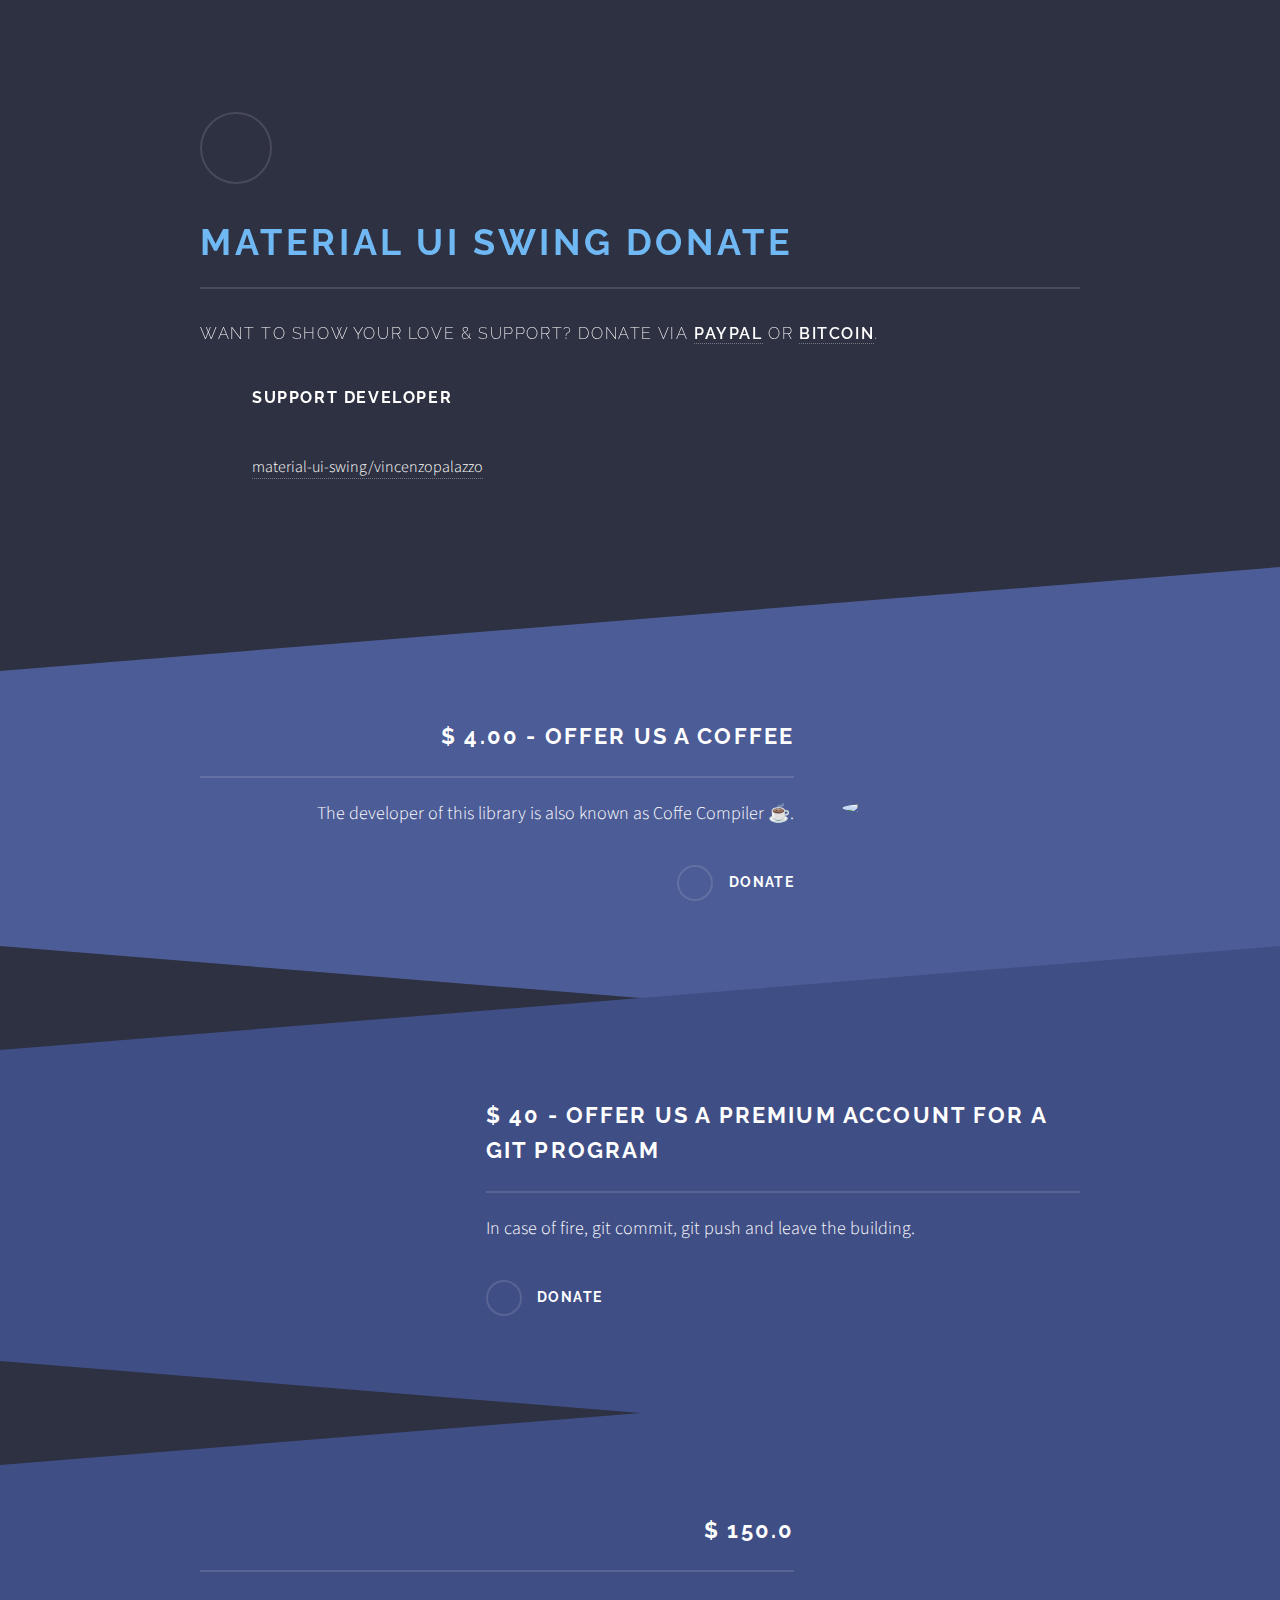
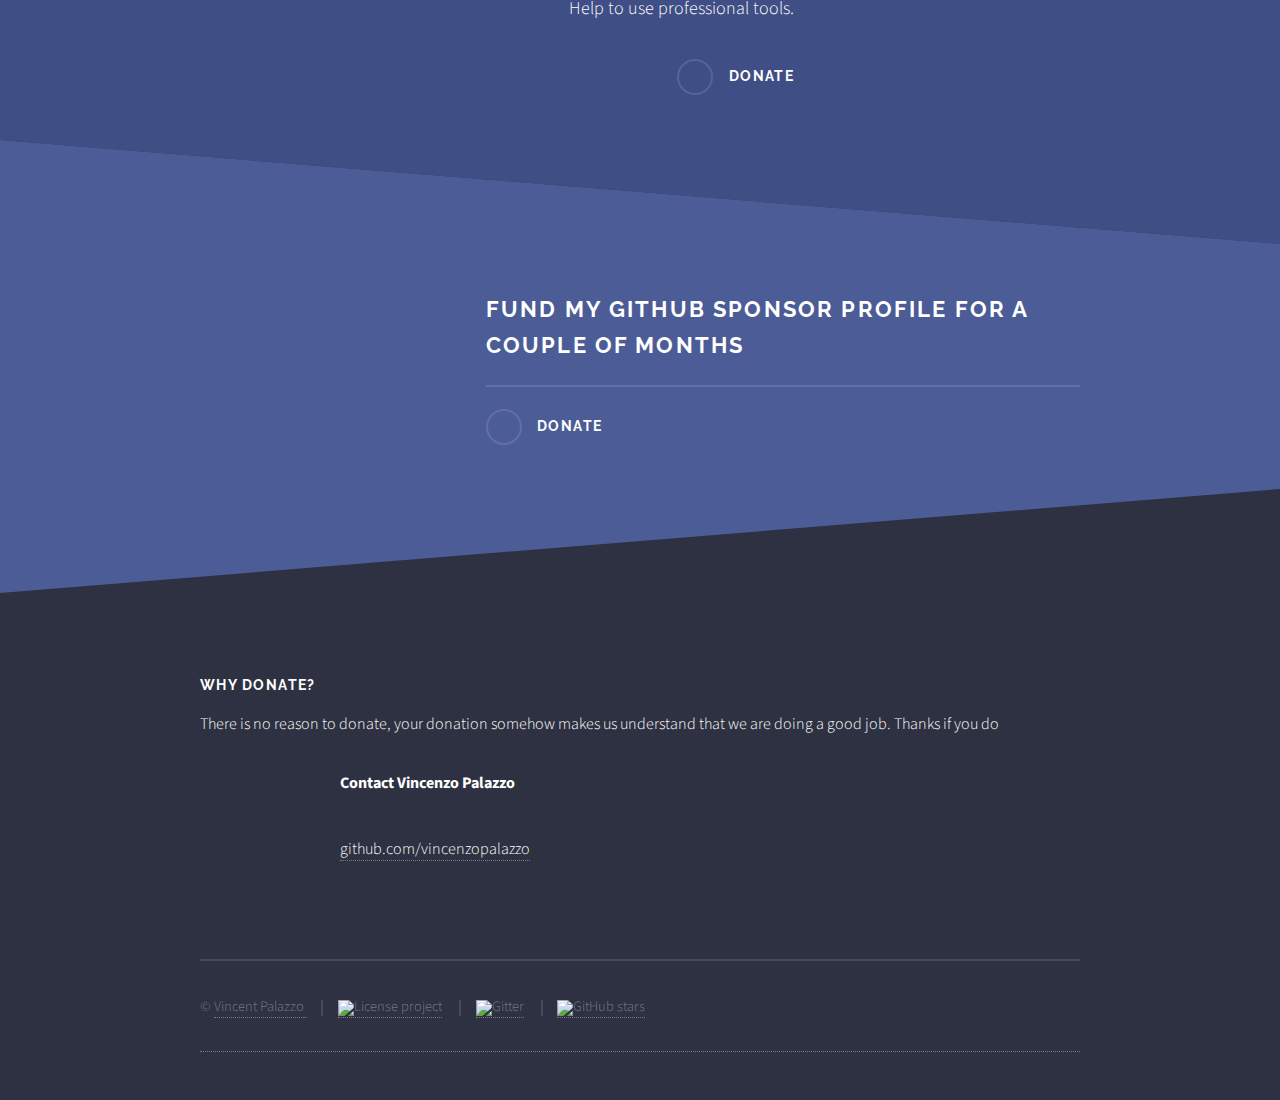
==== commit df92de9e: "Add Buy me a coffe button" ====
--- a/index.html
+++ b/index.html
@@ -1,7 +1,7 @@
 <!DOCTYPE HTML>
 <html>
   <head>
-    <title>Show your love & support.</title>
+    <title>Material-UI-swing Donations</title>
 
     <meta charset="utf-8" />
     <meta name="viewport" content="width=device-width, initial-scale=1" />
@@ -9,7 +9,7 @@
     <link rel="stylesheet" href="assets/css/main.css" />
     <!--[if lte IE 9]><link rel="stylesheet" href="assets/css/ie9.css" /><![endif]-->
     <!--[if lte IE 8]><link rel="stylesheet" href="assets/css/ie8.css" /><![endif]-->
-    <link rel="shortcut icon" type="image/x-icon" href="images/favicon.png">
+    <link rel="shortcut icon" type="image/x-icon" href="images/iconMaterialOfficial.png">
 
     <style>
     .content {
@@ -24,10 +24,11 @@
       function gtag(){dataLayer.push(arguments)};
       gtag('js', new Date());
 
-      gtag('config', 'UA-107067256-1');
+      gtag('config', 'G-PHTLHL727K');
     </script>
 
   </head>
+
   <body>
 
     <!-- Page Wrapper -->
@@ -36,34 +37,25 @@
         <!-- Header -->
           <header id="header" class="alt">
             <!-- TODO: link donate to paypal any amount -->
-            <h1 style="text-align: center;">Material UI Swing Donate.</h1>
+            <h1 style="text-align: center; margin-right: 0.5em">Material UI Swing Donate.</h1>
           </header>
 
         <!-- Banner -->
           <section id="banner">
             <div class="inner">
+
               <div class="logo"><span class="icon fa-heart"></span></div>
               <h2 style="color: rgb(111, 184, 244);">Material UI Swing Donate</h2>
-              <div class="differences-contact">
-                <ul class="contact">
-                  <li><p class="contact_dev">Contact Vincenzo Palazzo</p></li>
-                 <li class="fa-github"><a href="page/vincenzopalazzo/html5up-identity/index.html">material-ui.swing.com/vincenzopalazzo</a></li>
-                </ul>
-                <ul class="contact">
-                   <li><p class="contact_dev">Contact Atarw</p></li>
-                  <!-- <li class="fa-twitter"><a href="#">twitter.com/untitled-tld</a></li> -->
-                  <!-- <li class="fa-instagram"><a href="#">instagram.com/new_vincenzo.palazzo</a></li> -->
-                  <li class="fa-github"><a href="https://github.com/atarw">github.com/atarw</a></li>
-                  <!--<li class="fa-gitlab"><a href="https://github.com/vincenzopalazzo">gitlab.com/palazzovincenzo</a></li> -->
-                </ul>
-              </div>
-              <!--
               <p>
                 Want to show your love & support? Donate via
-                <a href="https://www.paypal.me/k4m4"><strong>PayPal</strong></a> or
-                <a href="bitcoin:13yNEtgGjkit7p2JciKz8vH7U2yHbDo8yh"><strong>Bitcoin</strong></a>.
+                <a href="https://material-ui-swing.github.io/material-ui-swing-donations/"><strong>PayPal</strong></a> or
+                <a href="bitcoin:3NpPsUqk8UbbQasLLnzor1YYxhaempHnsM"><strong>Bitcoin</strong></a>.
+                <ul class="contact">
+                  <li><p class="contact_dev">Support Developer</p></li>
+                 <li class="fa-github"><a href="page/vincenzopalazzo/index.html">material-ui-swing/vincenzopalazzo</a></li>
+                </ul>
+                <p><script type="text/javascript" src="https://cdnjs.buymeacoffee.com/1.0.0/button.prod.min.js" data-name="bmc-button" data-slug="vincenzopalazzo" data-color="#5a5858" data-emoji=""  data-font="Cookie" data-text="Buy me a coffee" data-outline-color="#ffffff" data-font-color="#ffffff" data-coffee-color="#FFDD00" ></script></p>
               </p><br />
-            -->
             </div>
           </section>
 
@@ -75,33 +67,35 @@
                 <div class="inner">
                   <a class="image"><img src="images/starbucks.png" /></a>
                   <div class="content">
-                    <h2 class="major">$ 3.65 - A grande capuccino at my local</h2>
-                    <p>I turn ☕️ into code. Without coffee, there is no code.</p>
-                    <a href="https://paypal.me/" class="special">Donate</a>
-                  </div>
-                </div>
-              </section>
-
-            <!-- Two -->
+                    <h2 class="major">$ 4.00 - offer us a coffee</h2>
+                    <p>The developer of this library is also known as Coffe Compiler ☕️.</p>
+                    <!-- TODO init another page for check at who donate-->
+                    <a href="donationCoffe.html" class="special">Donate</a>
+                  </div>
+                </div>
+              </section>
+
+            <!-- Two TODO init another page for check at who donate
               <section id="two" class="wrapper alt spotlight style2">
                 <div class="inner">
                   <a class="image"><img src="images/digitalocean.png" alt="" /></a>
                   <div class="content">
                     <h2 class="major">$ 5.0 - Fund my hosting for a month</h2>
                     <p>Hosting isn't a cheap service (as you are probably well aware). Support my work by helping me keep my projects up and running.</p>
+
                     <a href="https://paypal.me/" class="special">Donate</a>
                   </div>
                 </div>
               </section>
-
-            <!-- Three -->
+               -->
+            <!-- Three  TODO init another page for check at who donate-->
               <section id="three" class="wrapper spotlight style3">
                 <div class="inner">
-                  <a class="image"><img src="images/film2.png" alt="" /></a>
-                  <div class="content">
-                    <h2 class="major">$ 37.5 - Take some friends out for a movie</h2>
-                    <p>Disconnecting for some time is a must. And movies with friends are awesome, of course.</p>
-                    <a href="https://paypal.me/" class="special">Donate</a>
+                  <a class="image"><img src="images/git.png" alt="" /></a>
+                  <div class="content">
+                    <h2 class="major">$ 40 - Offer us a premium account for a git program</h2>
+                    <p>In case of fire, git commit, git push and leave the building.</p>
+                    <a href="donationGit.html" class="special">Donate</a>
                   </div>
                 </div>
               </section>
@@ -119,9 +113,9 @@
                   </p>
                 </div>
               </section>
-            -->
-
-              <!-- Four -->
+
+
+              <!Four
               <section id="four" class="wrapper alt spotlight style1">
                 <div class="inner">
                   <a class="image"><img src="images/github.png" alt="" /></a>
@@ -132,18 +126,30 @@
                   </div>
                 </div>
               </section>
+              -->
 
               <section id="three" class="wrapper spotlight style3">
                 <div class="inner">
-                  <a class="image"><img src="images/dinner3.png" alt="" /></a>
-                  <div class="content">
-                    <h2 class="major">$ 100.0 - Go out for a luxury dinner</h2>
-                    <p>I enjoy good food as much as I enjoy the idea of learning. Maybe even a little bit more than that...</p>
-                    <a href="https://paypal.me/" class="special">Donate</a>
-                  </div>
-                </div>
-              </section>
-
+                  <a class="image"><img src="images/jetbrains.png" alt="" /></a>
+                  <div class="content">
+                    <h2 class="major">$ 150.0</h2>
+                    <p>Help to use professional tools.</p>
+                    <a href="donationIdes.html" class="special">Donate</a>
+                  </div>
+                </div>
+              </section>
+
+              <section id="four" class="wrapper alt spotlight style1">
+                <div class="inner">
+                  <a class="image"><img src="images/github.png" alt="" /></a>
+                  <div class="content">
+                    <h2 class="major">Fund my GitHub Sponsor profile for a couple of months</h2>
+                    <a href="https://github.com/sponsors/vincenzopalazzo" class="special">Donate</a>
+                  </div>
+                </div>
+              </section>
+
+              <!--
               <section id="two" class="wrapper alt spotlight style2">
                 <div class="inner">
                   <a class="image"><img src="images/heart3.png" alt="" /></a>
@@ -154,46 +160,39 @@
                   </div>
                 </div>
               </section>
-
+            -->
           </section>
 
-        <!-- Footer -->
-          <section id="footer">
-            <div class="inner">
-              <h3>Why donate?</h3>
-              <p style="text-transform:none;">
-                Maintaining my projects isn't effortless, or free. If you would like to kick in and help me cover those costs, that would be awesome. If you don't, no problem; just share your love and show your support.
-              </p>
-              <!-- <p style="text-transform:none;">
-                Let me instead talk about the sacrifices required to make a service like this work. It can be enormously time consumingandthat's the real cost here. Plus there are a few services I pay for out of my own pocket to make the magic happen. If you wantto kick in to help me cover those costs, that would be awesome. And no problem if you don't want to either; justshare thelove and help others make use of the service.
-              </p> -->
-              <div class="differences-contact">
-                <ul class="contact">
-                  <li><p class="contact_dev">Contact vincenzopalazzo</p></li>
-                  <!-- <li class="fa-twitter"><a href="#">twitter.com/untitled-tld</a></li> -->
-                  <!-- <li class="fa-instagram"><a href="#">instagram.com/new_vincenzo.palazzo</a></li> -->
-                  <li class="fa-github"><a href="https://github.com/vincenzopalazzo">github.com/vincenzopalazzo</a></li>
-                  <!--<li class="fa-gitlab"><a href="https://github.com/vincenzopalazzo">gitlab.com/palazzovincenzo</a></li> -->
-                </ul>
-                </ul>
-                <ul class="contact">
-                   <li><p class="contact_dev">Contact atarw</p></li>
-                  <!-- <li class="fa-twitter"><a href="#">twitter.com/untitled-tld</a></li> -->
-                  <!-- <li class="fa-instagram"><a href="#">instagram.com/new_vincenzo.palazzo</a></li> -->
-                  <li class="fa-github"><a href="https://github.com/atarw">github.com/atarw</a></li>
-                  <!--<li class="fa-gitlab"><a href="https://github.com/vincenzopalazzo">gitlab.com/palazzovincenzo</a></li> -->
+          <!-- Footer -->
+            <section id="footer">
+              <div class="inner">
+                <h3>Why donate?</h3>
+                <p style="text-transform:none;">
+                  There is no reason to donate, your donation somehow makes us understand that we are doing a good job. Thanks if you do
+                </p>
+                <!-- <p style="text-transform:none;">
+                  Let me instead talk about the sacrifices required to make a service like this work. It can be enormously time consumingandthat's the real cost here. Plus there are a few services I pay for out of my own pocket to make the magic happen. If you wantto kick in to help me cover those costs, that would be awesome. And no problem if you don't want to either; justshare thelove and help others make use of the service.
+                </p> -->
+                <div class="differences-contact">
+                  <ul class="contact">
+                    <li><p class="contact_dev">Contact Vincenzo Palazzo</p></li>
+                    <li class="fa-github"><a href="https://vincenzopalazzo.github.io/">github.com/vincenzopalazzo</a></li>
+                  </ul>
+                </div>
+
+                <ul class="copyright">
+                  <li>&copy; <a href='https://vincenzopalazzo.github.io/'>Vincent Palazzo</li>
+                  <li><a href="https://github.com/atarw/material-ui-swing/blob/master/LICENSE">
+                    <img src="https://img.shields.io/github/license/vincenzopalazzo/material-ui-swing.svg?style=for-the-badge" alt="License project"></a></li>
+                    <li><a href="https://gitter.im/material-ui-swing/community?utm_source=badge&utm_medium=badge&utm_campaign=pr-badge">
+                    <img alt="Gitter" src="https://img.shields.io/gitter/room/vincenzopalazzo/material-ui-swing.svg?style=for-the-badge"></a>
+                  </li>
+                  <li><a href="https://github.com/atarw/material-ui-swing">
+                    <img alt="GitHub stars" src="https://img.shields.io/github/stars/atarw/material-ui-swing.svg?style=for-the-badge">
+                  </li>
                 </ul>
               </div>
-
-              <ul class="copyright">
-                <li>&copy; <a href='https://nikolaskama.me/'>Nikolaos Kamarinakis </a>. Some rights reserved.</li><!--<li>Design: <a href="http://html5up.net">HTML5 UP</a>-->
-                <li><a href="https://github.com/k4m4/donations/blob/master/credits.md">Credits</a></li>
-                <li><a href="https://github.com/k4m4/donations/blob/master/license.md">MIT License</a></li>
-                <li><a href="https://github.com/k4m4/donations/fork"><img style="max-width:4.5em;" src="https://img.shields.io/github/forks/k4m4/donations.svg?style=social&label=Fork" alt="Fork me on GitHub"></a></li>
-              </ul>
-            </div>
-          </section>
-
+            </section>
       </div>
 
     <!-- Scripts -->
